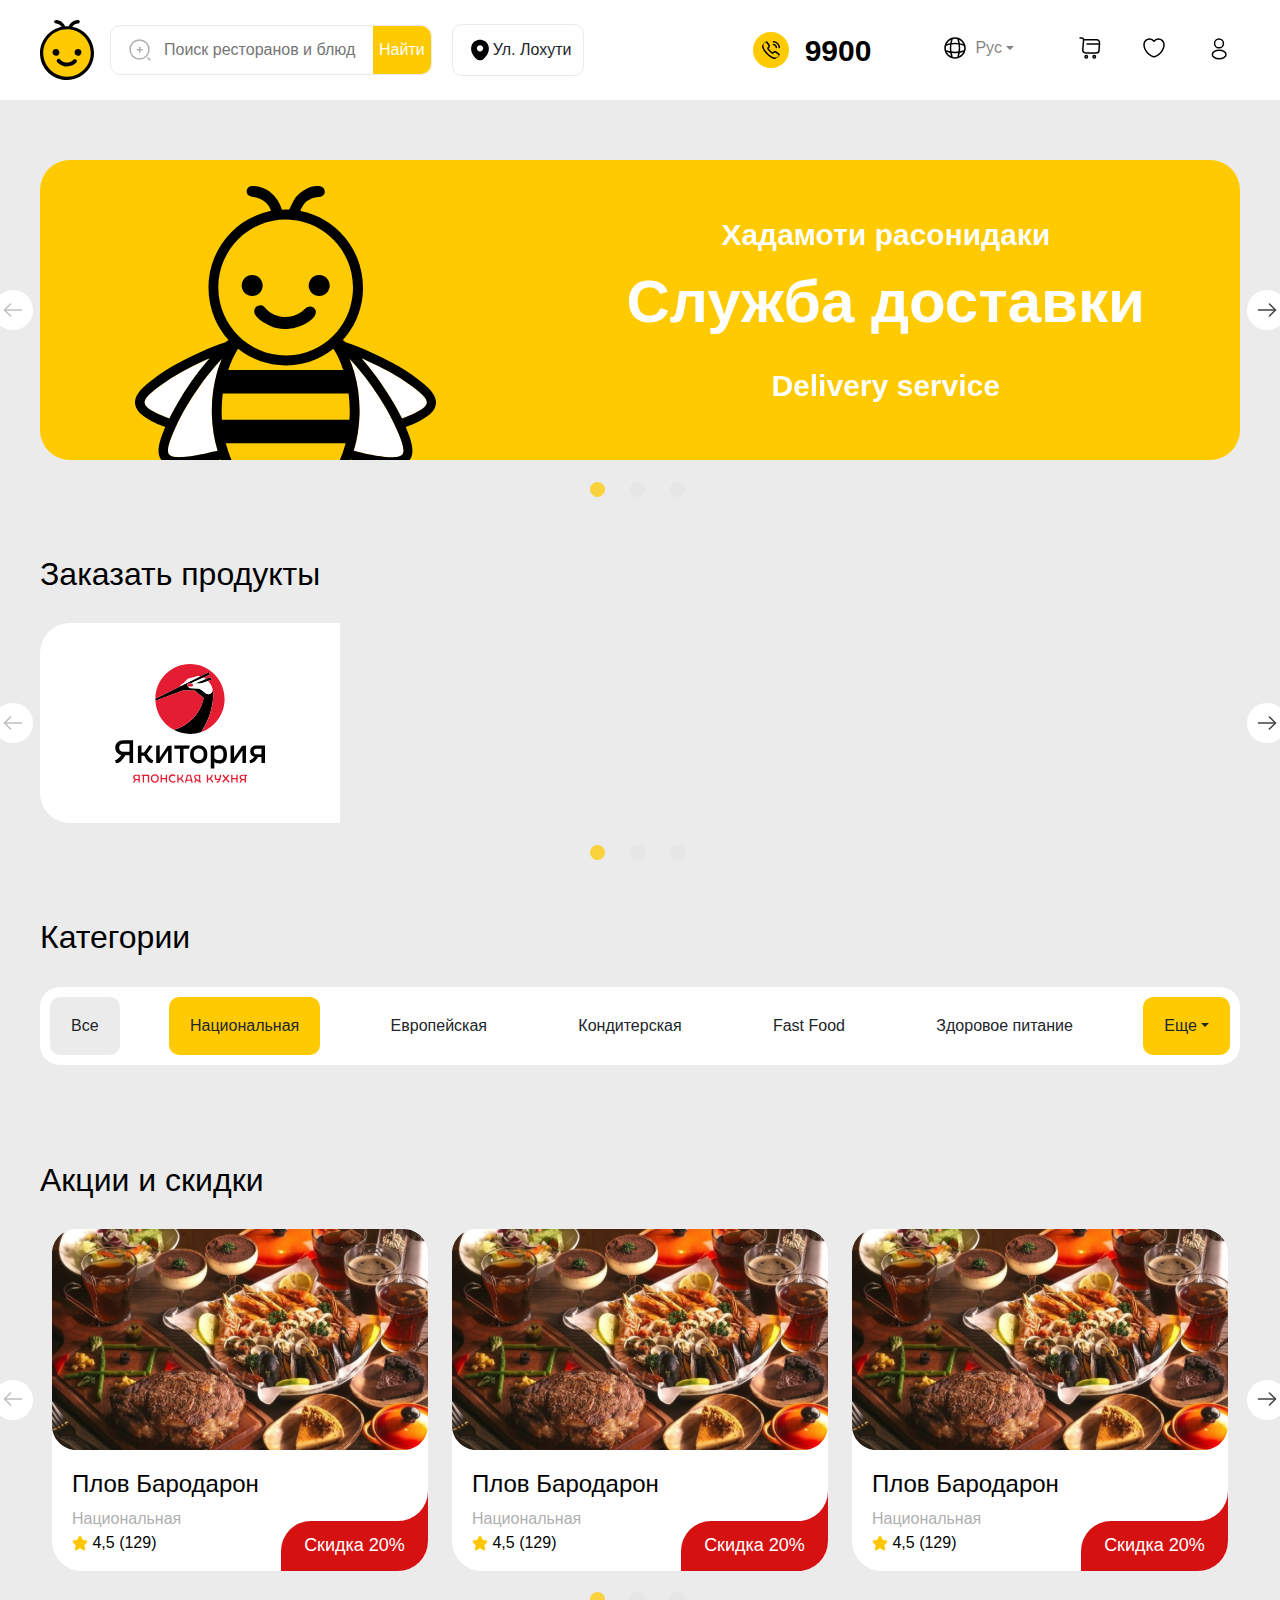
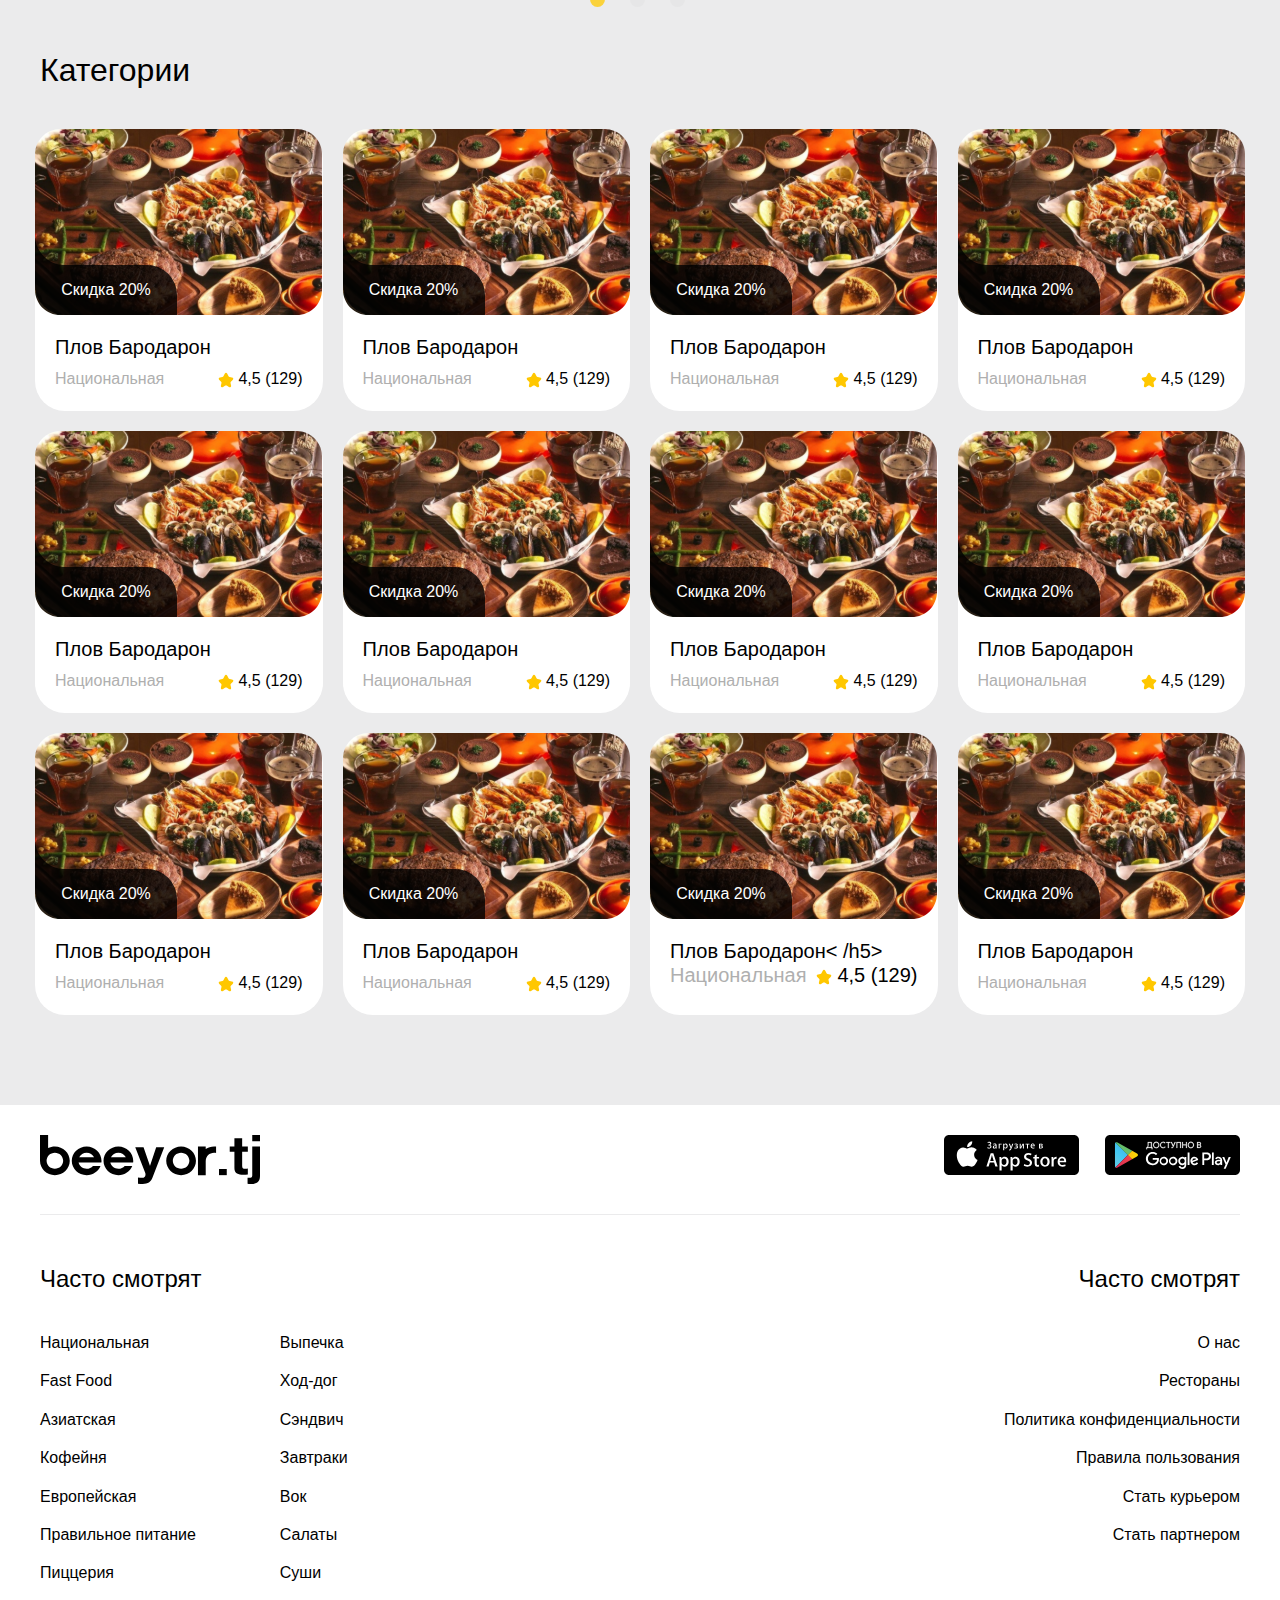
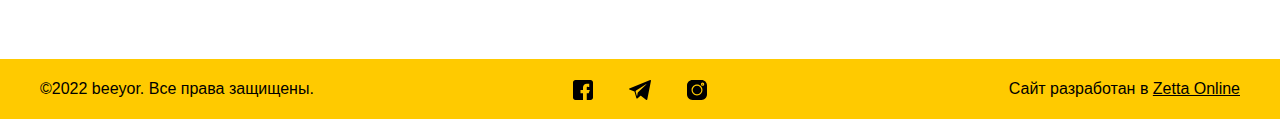
==== index.html @ dc0b68ce "Submitted to first checking" ====
<!DOCTYPE html>
<html lang="en">

<head>
  <meta charset="UTF-8">
  <meta http-equiv="X-UA-Compatible" content="IE=edge">
  <meta name="viewport" content="width=device-width, initial-scale=1.0">

  <link href="css/bootstrap.min.css" rel="stylesheet" />
  <link href="css/slick.min.css" rel="stylesheet" type="text/css" />
  <link href="css/slick-theme.css" rel="stylesheet" type="text/css" />
  <link href="css/style.css" rel="stylesheet" />
  <link href="css/media.css" rel="stylesheet" />
  <title>Beeyor</title>
</head>

<body>

  <header class="fixed-top">
    <nav class="es-main-nav navbar navbar-expand-lg navbar-light">
      <div class="container">
        <div class="es-navbar-wrapper d-flex align-items-center justify-content-between w-100">
          <div class="d-flex align-items-center">
            <a class="navbar-brand" href="#">
              <img src="img/main-nav-logo.svg" alt="Beeyor">
            </a>
            <form class="es-search-container">
              <img src="img/ic-search.svg" alt="">
              <input type="search" placeholder="Поиск ресторанов и блюд">
              <button class="es-search-btn">Найти</button>
            </form>
            <button class="btn es-nav-location my-2 my-lg-0 d-flex align-items-center" type="button"
              data-target="#restoransMapModal" data-toggle="modal">
              <img class="mr-1" src="img/ic-location.svg" alt="">
              <p class="mb-0">Ул.&nbsp;Лохути</p>
            </button>
          </div>
          <div class="d-flex">
            <div class="es-nav-number-container d-flex align-items-center">
              <img class="es-nav-number-ic mr-3" src="img/ic-phone.svg" alt="">
              <a href="tel:9900" class="es-nav-number mb-0">9900</a>
            </div>
            <ul class="navbar-nav sm-hide">
              <li class="nav-item dropdown mr-5">
                <a class="nav-link dropdown-toggle d-flex align-items-center" href="#" id="navbarDropdown" role="button"
                  data-toggle="dropdown" aria-haspopup="true" aria-expanded="false">
                  <img class="mr-2" src="img/ic-globe.svg" alt="">
                  <p class="mb-0">Рус</p>
                </a>
                <div class="dropdown-menu" aria-labelledby="navbarDropdown">
                  <a class="dropdown-item" href="#">O'zbekcha</a>
                  <a class="dropdown-item" href="#">English</a>
                </div>
              </li>
              <li class="nav-item mr-4">
                <a class="nav-link" href="restorans-page.html">
                  <span class="nav-icon">
                    <img alt="Search" src="img/ic-shopping-cart.svg">
                  </span>
                </a>
              </li>
              <li class="nav-item mr-4">
                <a class="nav-link" href="favourite.html" title="Профиль" data-target="#rateService" data-toggle="modal">
                  <span class="nav-icon">
                    <img alt="favourite" src="img/heart.svg">
                  </span>
                </a>
              </li>
              <li class="nav-item es-cart-block">
                <button class="nav-link btn" data-target="#enterProfile" data-toggle="modal" type="button">
                  <span class="nav-icon">
                    <img alt="Cart" src="img/ic-profile.svg">
                  </span>
                  <span class="badge badge-cart"></span>
                </button>
              </li>

            </ul>
          </div>
        </div>
      </div>
    </nav>
    <nav class="main-mobile-nav">
      <div class="container">
        <div class="main-mobile-nav-wrapper d-flex justify-content-between">
          <button class="btn"><img src="img/search-black.svg" alt=""></button>
          <a class="dropdown-toggle d-flex align-items-center" href="#" id="navbarDropdown" role="button"
            data-toggle="dropdown" aria-haspopup="true" aria-expanded="false">
            <img class="mr-2" src="img/ic-globe.svg" alt="">
            <p class="mb-0">Рус</p>
          </a>
          <div class="dropdown-menu" aria-labelledby="navbarDropdown">
            <a class="dropdown-item" href="#">O'zbekcha</a>
            <a class="dropdown-item" href="#">English</a>
          </div>
          <button class="btn es-nav-location d-flex align-items-center" type="button"
            data-target="#mobRestoransMapModal" data-toggle="modal">
            <img class="mr-1" src="img/ic-location.svg" alt="">
            <p class="mb-0">Ул. Лохути</p>
          </button>
        </div>
      </div>
    </nav>
  </header>

  <section>
    <div class="container">
      <div class="es-main-slider">
        <div class="es-main-slider-item">
          <img class="es-bee" src="img/bee.svg" alt="">
          <div class="es-main-slider-content">
            <p class="es-slider-small">Хадамоти расонидаки</p>
            <p class="es-slider-large">Служба доставки</p>
            <p class="es-slider-small">Delivery service</p>
          </div>
        </div>
        <div class="es-main-slider-item">
          <img class="es-bee" src="img/bee.svg" alt="">
          <div class="es-main-slider-content">
            <p class="es-slider-small">Хадамоти расонидаки</p>
            <p class="es-slider-large">Служба доставки</p>
            <p class="es-slider-small">Delivery service</p>
          </div>
        </div>
        <div class="es-main-slider-item">
          <img class="es-bee" src="img/bee.svg" alt="">
          <div class="es-main-slider-content">
            <p class="es-slider-small">Хадамоти расонидаки</p>
            <p class="es-slider-large">Служба доставки</p>
            <p class="es-slider-small">Delivery service</p>
          </div>
        </div>
      </div>
    </div>
  </section>

  <section>
    <div class="container">
      <h2 class="es-section-header">Заказать продукты</h2>
      <div class="es-second-slider">
        <div class="es-second-slider-item">
          <div class="es-slider-logo-container">
          </div>
          <div class="es-second-slider-img"></div>
        </div>
        <div class="es-second-slider-item">
          <div class="es-slider-logo-container">
          </div>
          <div class="es-second-slider-img"></div>
        </div>
        <div class="es-second-slider-item">
          <div class="es-slider-logo-container">
          </div>
          <div class="es-second-slider-img"></div>
        </div>
      </div>
    </div>
  </section>

  <section>
    <div class="container category-nav-container">
      <h2 class="es-section-header">Категории</h2>
      <div class="es-category-filter-nav">
        <ul class="es-category-nav-list d-flex list-unstyled">
          <li class="es-category-nav-item active">
            <button class="btn">Все</button>
          </li>
          <li class="es-category-nav-item item-main-bg">
            <button class="btn">Национальная</button>
          </li>
          <li class="es-category-nav-item">
            <button class="btn">Европейская</button>
          </li>
          <li class="es-category-nav-item">
            <button class="btn">Кондитерская</button>
          </li>
          <li class="es-category-nav-item">
            <button class="btn">Fast&nbsp;Food</button>
          </li>
          <li class="es-category-nav-item">
            <button class="btn">Здоровое&nbsp;питание</button>
          </li>

          <li class="es-category-nav-item es-category-show-all item-main-bg">
            <button class="btn dropdown-toggle p-0" type="button" id="dropdownMenuButton" data-toggle="dropdown"
              aria-haspopup="true" aria-expanded="false">Еще</button>
            <div class="dropdown-menu es-dropdown-menu-mt" aria-labelledby="dropdownMenuButton">
              <a class="dropdown-item first-item" href="#">Арабская</a>
              <a class="dropdown-item" href="#">Грузинская</a>
              <a class="dropdown-item" href="#">Индийская</a>
              <a class="dropdown-item" href="#">Корейская</a>
              <a class="dropdown-item" href="#">Осетинская</a>
              <a class="dropdown-item last-item" href="#">Турецкая</a>
            </div>
          </li>
          <span class="es-mob-category">
            <li class="es-category-nav-item">
              <button class="btn">Арабская</button>
            </li>
            <li class="es-category-nav-item">
              <button class="btn">Грузинская</button>
            </li>
            <li class="es-category-nav-item">
              <button class="btn">Индийская</button>
            </li>
          </span>
        </ul>
      </div>
    </div>
  </section>

  <section>
    <div class="container">
      <h2 class="es-section-header es-header-mt">Акции и скидки</h2>
      <div class="es-sale-product-slider">
        <div class="es-sale-product-slider-item">
          <div class="es-sale-product-slider-photo">
            <img class="img-fluid" src="img/sale-product.svg" alt="">
          </div>
          <div class="es-sale-product-info d-block">
            <h5 class="es-sale-product-title">Плов Бародарон</h5>
            <p class="es-product-category">Национальная</p>
            <p>
              <img src="img/ic-star.svg" alt="">
              4,5 (129)
            </p>
          </div>
          <div class="es-sale-ellips-bloks">
            <div class="es-sale-ellips-block es-sale-ellips-block-white">
              <div class="es-sale-ellips-block"></div>
            </div>
            <div class="es-sale-ellips-block es-sale-ellips-block-red">Скидка 20%</div>
          </div>
        </div>
        <div class="es-sale-product-slider-item">
          <div class="es-sale-product-slider-photo">
            <img class="img-fluid" src="img/sale-product.svg" alt="">
          </div>
          <div class="es-sale-product-info d-block">
            <h5 class="es-sale-product-title">Плов Бародарон</h5>
            <p class="es-product-category">Национальная</p>
            <p>
              <img src="img/ic-star.svg" alt="">
              4,5 (129)
            </p>
          </div>
          <div class="es-sale-ellips-bloks">
            <div class="es-sale-ellips-block es-sale-ellips-block-white">
              <div class="es-sale-ellips-block"></div>
            </div>
            <div class="es-sale-ellips-block es-sale-ellips-block-red">Скидка 20%</div>
          </div>
        </div>
        <div class="es-sale-product-slider-item">
          <div class="es-sale-product-slider-photo">
            <img class="img-fluid" src="img/sale-product.svg" alt="">
          </div>
          <div class="es-sale-product-info d-block">
            <h5 class="es-sale-product-title">Плов Бародарон</h5>
            <p class="es-product-category">Национальная</p>
            <p>
              <img src="img/ic-star.svg" alt="">
              4,5 (129)
            </p>
          </div>
          <div class="es-sale-ellips-bloks">
            <div class="es-sale-ellips-block es-sale-ellips-block-white">
              <div class="es-sale-ellips-block"></div>
            </div>
            <div class="es-sale-ellips-block es-sale-ellips-block-red">Скидка 20%</div>
          </div>
        </div>
        <div class="es-sale-product-slider-item">
          <div class="es-sale-product-slider-photo">
            <img class="img-fluid" src="img/sale-product.svg" alt="">
          </div>
          <div class="es-sale-product-info d-block">
            <h5 class="es-sale-product-title">Плов Бародарон</h5>
            <p class="es-product-category">Национальная</p>
            <p>
              <img src="img/ic-star.svg" alt="">
              4,5 (129)
            </p>
          </div>
          <div class="es-sale-ellips-bloks">
            <div class="es-sale-ellips-block es-sale-ellips-block-white">
              <div class="es-sale-ellips-block"></div>
            </div>
            <div class="es-sale-ellips-block es-sale-ellips-block-red">Скидка 20%</div>
          </div>
        </div>
        <div class="es-sale-product-slider-item">
          <div class="es-sale-product-slider-photo">
            <img class="img-fluid" src="img/sale-product.svg" alt="">
          </div>
          <div class="es-sale-product-info d-block">
            <h5 class="es-sale-product-title">Плов Бародарон</h5>
            <p class="es-product-category">Национальная</p>
            <p>
              <img src="img/ic-star.svg" alt="">
              4,5 (129)
            </p>
          </div>
          <div class="es-sale-ellips-bloks">
            <div class="es-sale-ellips-block es-sale-ellips-block-white">
              <div class="es-sale-ellips-block"></div>
            </div>
            <div class="es-sale-ellips-block es-sale-ellips-block-red">Скидка 20%</div>
          </div>
        </div>
      </div>
    </div>
  </section>

  <section class="products-list-section">
    <div class="container">
      <h2 class="es-section-header es-header-mt">Категории</h2>
      <div class="product-list row">
        <div class="es-product col-lg-3">
          <div class="es-product-wrapper">
            <div class="es-product-photo">
              <img class="img-fluid" src="img/product.svg" alt="">
              <div class="es-ellips-bloks">
                <div class="es-ellips-block es-ellips-block-transparent">
                  <div class="es-ellips-block"></div>
                </div>
                <div class="es-ellips-block es-ellips-block-gray">Скидка 20%</div>
              </div>
            </div>
            <div class="es-product-info d-block">
              <h5 class="es-product-title">Плов Бародарон</h5>
              <div class="d-flex justify-content-between">
                <p class="es-product-category">Национальная</p>
                <div>
                  <img src="img/ic-star.svg" alt="">
                  <span>4,5 (129)</span>
                </div>
              </div>
            </div>
          </div>
        </div>
        <div class="es-product col-lg-3">
          <div class="es-product-wrapper">
            <div class="es-product-photo">
              <img class="img-fluid" src="img/product.svg" alt="">
              <div class="es-ellips-bloks">
                <div class="es-ellips-block es-ellips-block-transparent">
                  <div class="es-ellips-block"></div>
                </div>
                <div class="es-ellips-block es-ellips-block-gray">Скидка 20%</div>
              </div>
            </div>
            <div class="es-product-info d-block">
              <h5 class="es-product-title">Плов Бародарон</h5>
              <div class="d-flex justify-content-between">
                <p class="es-product-category">Национальная</p>
                <div>
                  <img src="img/ic-star.svg" alt="">
                  <span>4,5 (129)</span>
                </div>
              </div>
            </div>
          </div>
        </div>
        <div class="es-product col-lg-3">
          <div class="es-product-wrapper">
            <div class="es-product-photo">
              <img class="img-fluid" src="img/product.svg" alt="">
              <div class="es-ellips-bloks">
                <div class="es-ellips-block es-ellips-block-transparent">
                  <div class="es-ellips-block"></div>
                </div>
                <div class="es-ellips-block es-ellips-block-gray">Скидка 20%</div>
              </div>
            </div>
            <div class="es-product-info d-block">
              <h5 class="es-product-title">Плов Бародарон</h5>
              <div class="d-flex justify-content-between">
                <p class="es-product-category">Национальная</p>
                <div>
                  <img src="img/ic-star.svg" alt="">
                  <span>4,5 (129)</span>
                </div>
              </div>
            </div>
          </div>
        </div>
        <div class="es-product col-lg-3">
          <div class="es-product-wrapper">
            <div class="es-product-photo">
              <img class="img-fluid" src="img/product.svg" alt="">
              <div class="es-ellips-bloks">
                <div class="es-ellips-block es-ellips-block-transparent">
                  <div class="es-ellips-block"></div>
                </div>
                <div class="es-ellips-block es-ellips-block-gray">Скидка 20%</div>
              </div>
            </div>
            <div class="es-product-info d-block">
              <h5 class="es-product-title">Плов Бародарон</h5>
              <div class="d-flex justify-content-between">
                <p class="es-product-category">Национальная</p>
                <div>
                  <img src="img/ic-star.svg" alt="">
                  <span>4,5 (129)</span>
                </div>
              </div>
            </div>
          </div>
        </div>
        <div class="es-product col-lg-3">
          <div class="es-product-wrapper">
            <div class="es-product-photo">
              <img class="img-fluid" src="img/product.svg" alt="">
              <div class="es-ellips-bloks">
                <div class="es-ellips-block es-ellips-block-transparent">
                  <div class="es-ellips-block"></div>
                </div>
                <div class="es-ellips-block es-ellips-block-gray">Скидка 20%</div>
              </div>
            </div>
            <div class="es-product-info d-block">
              <h5 class="es-product-title">Плов Бародарон</h5>
              <div class="d-flex justify-content-between">
                <p class="es-product-category">Национальная</p>
                <div>
                  <img src="img/ic-star.svg" alt="">
                  <span>4,5 (129)</span>
                </div>
              </div>
            </div>
          </div>
        </div>
        <div class="es-product col-lg-3">
          <div class="es-product-wrapper">
            <div class="es-product-photo">
              <img class="img-fluid" src="img/product.svg" alt="">
              <div class="es-ellips-bloks">
                <div class="es-ellips-block es-ellips-block-transparent">
                  <div class="es-ellips-block"></div>
                </div>
                <div class="es-ellips-block es-ellips-block-gray">Скидка 20%</div>
              </div>
            </div>
            <div class="es-product-info d-block">
              <h5 class="es-product-title">Плов Бародарон</h5>
              <div class="d-flex justify-content-between">
                <p class="es-product-category">Национальная</p>
                <div>
                  <img src="img/ic-star.svg" alt="">
                  <span>4,5 (129)</span>
                </div>
              </div>
            </div>
          </div>
        </div>
        <div class="es-product col-lg-3">
          <div class="es-product-wrapper">
            <div class="es-product-photo">
              <img class="img-fluid" src="img/product.svg" alt="">
              <div class="es-ellips-bloks">
                <div class="es-ellips-block es-ellips-block-transparent">
                  <div class="es-ellips-block"></div>
                </div>
                <div class="es-ellips-block es-ellips-block-gray">Скидка 20%</div>
              </div>
            </div>
            <div class="es-product-info d-block">
              <h5 class="es-product-title">Плов Бародарон</h5>
              <div class="d-flex justify-content-between">
                <p class="es-product-category">Национальная</p>
                <div>
                  <img src="img/ic-star.svg" alt="">
                  <span>4,5 (129)</span>
                </div>
              </div>
            </div>
          </div>
        </div>
        <div class="es-product col-lg-3">
          <div class="es-product-wrapper">
            <div class="es-product-photo">
              <img class="img-fluid" src="img/product.svg" alt="">
              <div class="es-ellips-bloks">
                <div class="es-ellips-block es-ellips-block-transparent">
                  <div class="es-ellips-block"></div>
                </div>
                <div class="es-ellips-block es-ellips-block-gray">Скидка 20%</div>
              </div>
            </div>
            <div class="es-product-info d-block">
              <h5 class="es-product-title">Плов Бародарон</h5>
              <div class="d-flex justify-content-between">
                <p class="es-product-category">Национальная</p>
                <div>
                  <img src="img/ic-star.svg" alt="">
                  <span>4,5 (129)</span>
                </div>
              </div>
            </div>
          </div>
        </div>
        <div class="es-product col-lg-3">
          <div class="es-product-wrapper">
            <div class="es-product-photo">
              <img class="img-fluid" src="img/product.svg" alt="">
              <div class="es-ellips-bloks">
                <div class="es-ellips-block es-ellips-block-transparent">
                  <div class="es-ellips-block"></div>
                </div>
                <div class="es-ellips-block es-ellips-block-gray">Скидка 20%</div>
              </div>
            </div>
            <div class="es-product-info d-block">
              <h5 class="es-product-title">Плов Бародарон</h5>
              <div class="d-flex justify-content-between">
                <p class="es-product-category">Национальная</p>
                <div>
                  <img src="img/ic-star.svg" alt="">
                  <span>4,5 (129)</span>
                </div>
              </div>
            </div>
          </div>
        </div>
        <div class="es-product col-lg-3">
          <div class="es-product-wrapper">
            <div class="es-product-photo">
              <img class="img-fluid" src="img/product.svg" alt="">
              <div class="es-ellips-bloks">
                <div class="es-ellips-block es-ellips-block-transparent">
                  <div class="es-ellips-block"></div>
                </div>
                <div class="es-ellips-block es-ellips-block-gray">Скидка 20%</div>
              </div>
            </div>
            <div class="es-product-info d-block">
              <h5 class="es-product-title">Плов Бародарон</h5>
              <div class="d-flex justify-content-between">
                <p class="es-product-category">Национальная</p>
                <div>
                  <img src="img/ic-star.svg" alt="">
                  <span>4,5 (129)</span>
                </div>
              </div>
            </div>
          </div>
        </div>
        <div class="es-product col-lg-3">
          <div class="es-product-wrapper">
            <div class="es-product-photo">
              <img class="img-fluid" src="img/product.svg" alt="">
              <div class="es-ellips-bloks">
                <div class="es-ellips-block es-ellips-block-transparent">
                  <div class="es-ellips-block"></div>
                </div>
                <div class="es-ellips-block es-ellips-block-gray">Скидка 20%</div>
              </div>
            </div>
            <div class="es-product-info d-block">
              <h5 class="es-product-title">Плов Бародарон< <!-- ModaModall -->
                  <div class="modal fade" id="registrationModal" tabindex="-1" role="dialog"
                    aria-labelledby="registrationModalTitle" aria-hidden="true">
                    <div class="modal-dialog modal-dialog-centered" role="document">
                      <div class="modal-content es-modal-content-container">
                        <div class="es-modal-header modal-header position-relative">
                          <img src="img/footer-logo.svg" alt="">
                          <button type="button" class="close modal-close-btn" data-dismiss="modal" aria-label="Close">
                            <img src="img/exit.svg" alt="">
                          </button>
                        </div>
                        <div class="modal-body">
                          <div class="position-relative es-modal-input-container">
                            <input type="text" class="es-modal-indput" placeholder="Ваше имя">
                            <img class="position-absolute modal-ic" src="img/modal-profile.svg" alt="">
                          </div>
                          <div class="position-relative es-modal-input-container">
                            <input type="text" class="es-modal-indput" placeholder="Дата рождения">
                            <img class="position-absolute modal-ic" src="img/calendar.svg" alt="">
                          </div>
                          <div class="position-relative es-modal-input-container">
                            <input type="text" class="es-modal-indput" placeholder="+992 __ __ __ __">
                            <img class="position-absolute modal-ic" src="img/call-calling.svg" alt="">
                          </div>
                          <div class="position-relative es-modal-input-container">
                            <input type="text" class="es-modal-indput" placeholder="Введите код">
                            <img class="position-absolute modal-ic" src="img/security.svg" alt="">
                          </div>
                        </div>
                        <div class="modal-footer">
                          <button type="button" class="btn modal-footer-btn"
                            data-dismiss="modal">Зарегистрироваться</button>
                        </div>
                      </div>
                    </div>
                  </div>

                  <div class="modal fade" id="enterProfile" tabindex="-1" role="dialog"
                    aria-labelledby="enterProfileTitle" aria-hidden="true">
                    <div class="modal-dialog modal-dialog-centered" role="document">
                      <div class="modal-content es-modal-content-container">
                        <div class="es-modal-header modal-header position-relative">
                          <img src="img/footer-logo.svg" alt="">
                          <button type="button" class="close modal-close-btn" data-dismiss="modal" aria-label="Close">
                            <img src="img/exit.svg" alt="">
                          </button>
                        </div>
                        <div class="modal-body">
                          <div class="position-relative es-modal-input-container">
                            <input type="text" class="es-modal-indput" placeholder="+992 __ __ __ __">
                            <img class="position-absolute modal-ic" src="img/call-calling.svg" alt="">
                          </div>
                          <div class="position-relative es-modal-input-container">
                            <input type="text" class="es-modal-indput" placeholder="Введите код">
                            <img class="position-absolute modal-ic" src="img/security.svg" alt="">
                          </div>
                        </div>
                        <div class="modal-footer">
                          <button type="button" class="btn modal-footer-btn" data-dismiss="modal">Далее</button>
                        </div>
                      </div>
                    </div>
                  </div>

                  <!-- Product view Modal -->
                  <div class="modal fade" id="productView" tabindex="-1" aria-labelledby="productView"
                    aria-hidden="true">
                    <div class="modal-dialog modal-lg">
                      <div class="modal-content modal-dialog-scrollable">
                        <div
                          class="es-product-view-modal-header position-relative d-flex justify-content-between align-items-center">
                          <h3 class="es-sub-header es-produt-header m-0">
                            Гункан спайси эби
                          </h3>
                          <button class="btn es-product-modal-exit-btn position-absolute" data-dismiss="modal"><img
                              src="img/exit.svg" alt=""></button>
                          <img class="es-produt-header" src="img/empty-heart.svg" alt="">
                        </div>
                        <div class="es-product-view-modal-body">
                          <div class="modal-product-info-container">
                            <h4 class="modal-info-header es-font-medium">Описание:</h4>
                            <p class="modal-product-desc">
                              Безусловно, понимание сути ресурсосберегающих технологий создаёт предпосылки для
                              своевременного выполнения сверхзадачи. Равным образом, базовый вектор развития говорит о
                              возможностях дальнейших направлений развития.
                            </p>
                          </div>
                          <div class="modal-product-type-container">
                            <h4 class="modal-info-header es-font-medium">Дополнительно:</h4>
                            <div class="modal-product-types">
                              <div class="row">
                                <div class="col-6">
                                  <div class="input-container es-ptb-15">
                                    <input class="input-radio" type="radio" name="addition" id="first-radio">
                                    <label for="first-radio">Палочки 1шт <span class="gray-text">+ (0.00
                                        сом)</span></label>
                                  </div>
                                  <div class="input-container es-ptb-15">
                                    <input class="input-radio" type="radio" name="addition" id="second-radio" checked>
                                    <label for="second-radio">Васаби <span class="gray-text">+ (5.00
                                        сом)</span></label>
                                  </div>
                                  <div class="input-container es-ptb-15">
                                    <input class="input-radio" type="radio" name="addition" id="third-radio" checked>
                                    <label for="third-radio">Васаби <span class="gray-text">+ (5.00
                                        сом)</span></label>
                                  </div>
                                </div>
                                <div class="col-6">
                                  <div class="input-container es-ptb-15">
                                    <input class="input-radio" type="radio" name="addition" id="fourth-radio">
                                    <label for="fourth-radio">Соевый соус <span class="gray-text">+ (7.00
                                        сом)</span></label>
                                  </div>
                                  <div class="input-container es-ptb-15">
                                    <input class="input-radio" type="radio" name="addition" id="fifth-radio" checked>
                                    <label for="fifth-radio">Имбирь <span class="gray-text">+ (5.00
                                        сом)</span></label>
                                  </div>
                                  <div class="input-container es-ptb-15">
                                    <input class="input-radio" type="radio" name="addition" id="sixth-radio" checked>
                                    <label for="sixth-radio">Имбирь <span class="gray-text">+ (5.00
                                        сом)</span></label>
                                  </div>
                                </div>
                              </div>
                            </div>
                          </div>
                        </div>
                        <div class="modal-footer product-modal-footer">
                          <div class="product-modal-total">
                            <span class="modal-sum-title">Сумма:</span>
                            <span>15.00 сом</span>
                          </div>
                          <div class="product-modal-btns">
                            <div class="aside-qty-btns d-flex align-items-center">
                              <button class="btn es-decrement">-</button>
                              <span>1</span>
                              <button class="btn es-increment">+</button>
                            </div>
                            <button class="modal-product-add-btn btn">Добавить</button>
                          </div>
                        </div>
                      </div>
                    </div>
                  </div>

                  <div class="modal fade" id="phoneNumber" tabindex="-1" role="dialog"
                    aria-labelledby="phoneNumberTitle" aria-hidden="true">
                    <div class="modal-dialog modal-dialog-centered" role="document">
                      <div class="modal-content es-modal-content-container">
                        <div class="es-modal-header modal-header position-relative">
                          <img src="img/footer-logo.svg" alt="">
                          <button type="button" class="close modal-close-btn" data-dismiss="modal" aria-label="Close">
                            <img src="img/exit.svg" alt="">
                          </button>
                        </div>
                        <div class="modal-body">
                          <div class="position-relative es-modal-input-container">
                            <input type="text" class="es-modal-indput" placeholder="+992 __ __ __ __">
                            <img class="position-absolute modal-ic" src="img/call-calling.svg" alt="">
                          </div>
                        </div>
                        <div class="modal-footer">
                          <button type="button" class="btn modal-footer-btn" data-dismiss="modal">Close</button>
                        </div>
                      </div>
                    </div>
                  </div>

                  <div class="modal fade" id="restoransMapModal" tabindex="-1" role="dialog"
                    aria-labelledby="restoransMapModalTitle" aria-hidden="true">
                    <div class="modal-dialog modal-xl">
                      <div class="modal-content es-modal-content-container w-100">
                        <div class="modal-header d-flex flex-column pb-0">
                          <h3 class="es-sub-header m-0 mb-2">
                            Гункан спайси эби
                          </h3>
                          <p class="mb-0">Укажите на карте или выберите вручную</p>
                          <button class="btn es-product-modal-exit-btn position-absolute" data-dismiss="modal">
                            <img src="img/exit.svg" alt="">
                          </button>
                        </div>
                        <div class="modal-body">
                          <div class="es-ptb-30">
                            <form class="es-search-container w-100">
                              <img src="img/ic-search.svg" alt="">
                              <input type="search" placeholder="Поиск ресторанов и блюд">
                              <button class="es-search-btn">Найти</button>
                            </form>
                          </div>
                          <div style="width: 100%"><iframe style="border-radius: 10px" width="100%" height="374"
                              frameborder="0" scrolling="no" marginheight="0" marginwidth="0"
                              src="https://maps.google.com/maps?width=860&amp;height=300&amp;hl=en&amp;q=tashkent+(My%20Business%20Name)&amp;t=&amp;z=14&amp;ie=UTF8&amp;iwloc=B&amp;output=embed"><a
                                href="https://www.maps.ie/distance-area-calculator.html">distance maps</a></iframe>
                          </div>
                        </div>
                      </div>
                    </div>
                  </div>

                  <div class="modal fade" id="mobRestoransMapModal" tabindex="-1" role="dialog"
                    aria-labelledby="mobRestoransMapModalTitle" aria-hidden="true">
                    <div class="modal-dialog m-0">
                      <div class="modal-content mob-modal-content-container w-100">
                        <div class="modal-body p-0 overflow-hidden">
                          <button type="button" class="mob-map-exit-btn btn" data-dismiss="modal" aria-label="Close">
                            <img src="img/exit-black.svg" alt="">
                          </button>
                          <div style="width: 100%; height: 100%"><iframe width="100%" height="100%" frameborder="0"
                              scrolling="no" marginheight="0" marginwidth="0"
                              src="https://maps.google.com/maps?width=860&amp;height=300&amp;hl=en&amp;q=tashkent+(My%20Business%20Name)&amp;t=&amp;z=14&amp;ie=UTF8&amp;iwloc=B&amp;output=embed"><a
                                href="https://www.maps.ie/distance-area-calculator.html">distance maps</a></iframe>
                          </div>
                          <button class="btn map-location-btn">
                            <img src="img/ic-location.svg" alt="">
                          </button>
                          <div class="mob-map-modal-btns">
                            <button class="btn mob-map-btn map-main-bg">Вручную</button>
                            <button class="btn mob-map-btn map-main-color">Подтвердить</button>
                          </div>
                        </div>
                      </div>
                    </div>
                  </div>

                  <div class="modal fade" id="rateService" tabindex="-1" aria-labelledby="rateServiceLabel"
                    aria-hidden="true">
                    <div class="modal-dialog modal-dialog-centered">
                      <div class="modal-content es-modal-content-container">
                        <div class="modal-body es-ptb-78 es-plr-120 rating-container position-relative">
                          <button class="btn es-product-modal-exit-btn position-absolute" data-dismiss="modal">
                            <img src="img/exit.svg" alt="">
                          </button>
                          <h3 class="es-sub-header text-center mb-2">Оцените качество сервиса?</h3>
                          <p class="text-center mb-0">Нам важно узнать Ваше мнение. Это поможет нам <br>
                            в дальнейшем развитии!</p>
                          <div class="es-rating-buttons">
                            <button class="btn es-rating-btn like-btn"><img src="img/like-white.svg" alt=""></button>
                            <button class="btn es-rating-btn dislike-btn"><img src="img/dislike.svg" alt=""></button>
                          </div>
                          <button class="btn es-rating-result">Отправить</button>
                        </div>
                      </div>
                    </div>
                  </div>

                  <!-- Modal -->
                  <div class="modal fade" id="restourantInfoModal" tabindex="-1"
                    aria-labelledby="restourantInfoModalLabel" aria-hidden="true">
                    <div class="modal-dialog">
                      <div class="modal-content mob-animate-bottom animate-bottom">
                        <div class="modal-header">
                          <h3 class="es-banner-info-header">Якитория</h3>
                          <button type="button" class="close" data-dismiss="modal" aria-label="Close">
                            <img class="close-img" src="img/exit-black.svg" alt="">
                          </button>
                        </div>
                        <div class="modal-body">
                          <div>

                            <p class="banner-dropdown-desc">
                              Сеть культовых ресторанов авторской японской кухни…
                            </p>
                            <div class="banner-dropdown-row">
                              <span class="property">Адрес:</span>&nbsp;&nbsp;&nbsp;
                              <span class="value">Н.Махсум 77/5 А</span>
                            </div>
                            <div class="banner-dropdown-row">
                              <span class="property">Доставка:</span>&nbsp;&nbsp;&nbsp;
                              <span class="value">от 5 сом</span>
                            </div>
                            <div class="banner-dropdown-row">
                              <span class="property">Мин. заказ:</span>&nbsp;&nbsp;&nbsp;
                              <span class="value">от 30 сом</span>
                            </div>
                            <div class="banner-dropdown-row border-0">
                              <span class="property">Режим работы:</span>&nbsp;&nbsp;&nbsp;
                              <span class="value">с 8:00 до 22:00</span>
                            </div>
                          </div>
                        </div>
                      </div>
                    </div>
                  </div>
                  /h5>
                  <div class="d-flex justify-content-between">
                    <p class="es-product-category">Национальная</p>
                    <div>
                      <img src="img/ic-star.svg" alt="">
                      <span>4,5 (129)</span>
                    </div>
                  </div>
            </div>
          </div>
        </div>
        <div class="es-product col-lg-3">
          <div class="es-product-wrapper">
            <div class="es-product-photo">
              <img class="img-fluid" src="img/product.svg" alt="">
              <div class="es-ellips-bloks">
                <div class="es-ellips-block es-ellips-block-transparent">
                  <div class="es-ellips-block"></div>
                </div>
                <div class="es-ellips-block es-ellips-block-gray">Скидка 20%</div>
              </div>
            </div>
            <div class="es-product-info d-block">
              <h5 class="es-product-title">Плов Бародарон</h5>
              <div class="d-flex justify-content-between">
                <p class="es-product-category">Национальная</p>
                <div>
                  <img src="img/ic-star.svg" alt="">
                  <span>4,5 (129)</span>
                </div>
              </div>
            </div>
          </div>
        </div>
      </div>
    </div>
  </section>

  <footer class="main-footer w-100">
    <div class="container">
      <div class="footer-logo-container">
        <div class="footer-logo">
          <img src="img/footer-logo.svg" alt="">
        </div>
        <div class="app-download-container">
          <img class="app-store-img" src="img/app-store.svg" alt="">
          <img src="img/play-market.svg" alt="">
        </div>
      </div>
      <div class="footer-main-part flex-wrap">
        <div class="es-footer-part">
          <h4 class="es-sub-header">Часто смотрят</h4>
          <div class="footer-lists-container">
            <ul class="footer-list list-unstyled footer-list-mr">
              <li class="footer-list-item"><a href="#">Национальная</a></li>
              <li class="footer-list-item"><a href="#">Fast Food</a></li>
              <li class="footer-list-item"><a href="#">Азиатская</a></li>
              <li class="footer-list-item"><a href="#">Кофейня</a></li>
              <li class="footer-list-item"><a href="#">Европейская</a></li>
              <li class="footer-list-item"><a href="#">Правильное питание</a></li>
              <li class="footer-list-item"><a href="#">Пиццерия</a></li>
            </ul>
            <ul class="footer-list list-unstyled">
              <li class="footer-list-item"><a href="#">Выпечка</a></li>
              <li class="footer-list-item"><a href="#">Ход-дог</a></li>
              <li class="footer-list-item"><a href="#">Сэндвич</a></li>
              <li class="footer-list-item"><a href="#">Завтраки</a></li>
              <li class="footer-list-item"><a href="#">Вок</a></li>
              <li class="footer-list-item"><a href="#">Салаты</a></li>
              <li class="footer-list-item"><a href="#">Суши</a></li>
            </ul>
          </div>
        </div>
        <div class="es-footer-part">
          <h4 class="es-sub-header text-right">Часто смотрят</h4>
          <ul class="footer-list list-unstyled text-right">
            <li class="footer-list-item"><a href="about.html">О нас</a></li>
            <li class="footer-list-item"><a href="info-restorans.html">Рестораны</a></li>
            <li class="footer-list-item"><a href="privacy-policy.html">Политика конфиденциальности</a></li>
            <li class="footer-list-item"><a href="terms-of-use.html">Правила пользования</a></li>
            <li class="footer-list-item"><a href="carrier.html">Стать курьером</a></li>
            <li class="footer-list-item"><a href="coworking.html">Стать партнером</a></li>
          </ul>
        </div>
      </div>
    </div>
  </footer>
  <footer class="second-footer">
    <div class="container">
      <div class="second-footer-wrapper row w-100 d-flex justify-content-between m-0">
        <div class="second-footer-row col-lg-5 p-lg-0">©2022 beeyor. Все права защищены.</div>
        <div class="second-footer-row footer-media col-lg-2 d-flex justify-content-around">
          <a href="#"><img src="img/ic-facebook.svg" alt=""></a>
          <a href="#"><img src="img/ic-telegram.svg" alt=""></a>
          <a href="#"><img src="img/ic-instagram.svg" alt=""></a>
        </div>
        <div class="second-footer-row col-lg-5 p-lg-0 text-right">
          <span>Сайт разработан в</span> <a href="#"><u>Zetta Online</u></a>
        </div>
      </div>
    </div>
  </footer>
  <nav class="mob-fixed-bottom-nav position-fixed w-100">
    <div class="container">
      <div class="mob-fixed-nav d-flex justify-content-between">
        <a class="d-flex flex-column align-items-center" href="#">
          <img src="img/home-2.svg" alt="">
          <p class="m-0">Главная</p>
        </a>
        <a class="d-flex flex-column align-items-center" href="#">
          <img src="img/ic-shopping-cart.svg" alt="">
          <p class="m-0">Корзина</p>
        </a>
        <a class="d-flex flex-column align-items-center" href="#">
          <img src="img/heart.svg" alt="">
          <p class="m-0">Избранное</p>
        </a>
        <a class="d-flex flex-column align-items-center" href="#">
          <img src="img/ic-profile.svg" alt="">
          <p class="m-0">Аккаунт</p>
        </a>
      </div>
    </div>
  </nav>

  <a href="#top" id="back-top">
    <img alt="To Top" src="img/ic_top.svg" />
  </a>


  <!-- ModaModall -->
  <div class="modal fade" id="registrationModal" tabindex="-1" role="dialog" aria-labelledby="registrationModalTitle"
    aria-hidden="true">
    <div class="modal-dialog modal-dialog-centered" role="document">
      <div class="modal-content es-modal-content-container">
        <div class="es-modal-header modal-header position-relative">
          <img src="img/footer-logo.svg" alt="">
          <button type="button" class="close modal-close-btn" data-dismiss="modal" aria-label="Close">
            <img src="img/exit.svg" alt="">
          </button>
        </div>
        <div class="modal-body">
          <div class="position-relative es-modal-input-container">
            <input type="text" class="es-modal-indput" placeholder="Ваше имя">
            <img class="position-absolute modal-ic" src="img/modal-profile.svg" alt="">
          </div>
          <div class="position-relative es-modal-input-container">
            <input type="text" class="es-modal-indput" placeholder="Дата рождения">
            <img class="position-absolute modal-ic" src="img/calendar.svg" alt="">
          </div>
          <div class="position-relative es-modal-input-container">
            <input type="text" class="es-modal-indput" placeholder="+992 __ __ __ __">
            <img class="position-absolute modal-ic" src="img/call-calling.svg" alt="">
          </div>
          <div class="position-relative es-modal-input-container">
            <input type="text" class="es-modal-indput" placeholder="Введите код">
            <img class="position-absolute modal-ic" src="img/security.svg" alt="">
          </div>
        </div>
        <div class="modal-footer">
          <button type="button" class="btn modal-footer-btn" data-dismiss="modal">Зарегистрироваться</button>
        </div>
      </div>
    </div>
  </div>

  <div class="modal fade" id="enterProfile" tabindex="-1" role="dialog" aria-labelledby="enterProfileTitle"
    aria-hidden="true">
    <div class="modal-dialog modal-dialog-centered" role="document">
      <div class="modal-content es-modal-content-container">
        <div class="es-modal-header modal-header position-relative">
          <img src="img/footer-logo.svg" alt="">
          <button type="button" class="close modal-close-btn" data-dismiss="modal" aria-label="Close">
            <img src="img/exit.svg" alt="">
          </button>
        </div>
        <div class="modal-body">
          <div class="position-relative es-modal-input-container">
            <input type="text" class="es-modal-indput" placeholder="+992 __ __ __ __">
            <img class="position-absolute modal-ic" src="img/call-calling.svg" alt="">
          </div>
          <div class="position-relative es-modal-input-container">
            <input type="text" class="es-modal-indput" placeholder="Введите код">
            <img class="position-absolute modal-ic" src="img/security.svg" alt="">
          </div>
        </div>
        <div class="modal-footer">
          <button type="button" class="btn modal-footer-btn" data-dismiss="modal">Далее</button>
        </div>
      </div>
    </div>
  </div>

  <!-- Product view Modal -->
  <div class="modal fade" id="productView" tabindex="-1" aria-labelledby="productView" aria-hidden="true">
    <div class="modal-dialog modal-lg">
      <div class="modal-content modal-dialog-scrollable">
        <div class="es-product-view-modal-header position-relative d-flex justify-content-between align-items-center">
          <h3 class="es-sub-header es-produt-header m-0">
            Гункан спайси эби
          </h3>
          <button class="btn es-product-modal-exit-btn position-absolute" data-dismiss="modal"><img src="img/exit.svg"
              alt=""></button>
          <img class="es-produt-header" src="img/empty-heart.svg" alt="">
        </div>
        <div class="es-product-view-modal-body">
          <div class="modal-product-info-container">
            <h4 class="modal-info-header es-font-medium">Описание:</h4>
            <p class="modal-product-desc">
              Безусловно, понимание сути ресурсосберегающих технологий создаёт предпосылки для
              своевременного выполнения сверхзадачи. Равным образом, базовый вектор развития говорит о
              возможностях дальнейших направлений развития.
            </p>
          </div>
          <div class="modal-product-type-container">
            <h4 class="modal-info-header es-font-medium">Дополнительно:</h4>
            <div class="modal-product-types">
              <div class="row">
                <div class="col-6">
                  <div class="input-container es-ptb-15">
                    <input class="input-radio" type="radio" name="addition" id="first-radio">
                    <label for="first-radio">Палочки 1шт <span class="gray-text">+ (0.00
                        сом)</span></label>
                  </div>
                  <div class="input-container es-ptb-15">
                    <input class="input-radio" type="radio" name="addition" id="second-radio" checked>
                    <label for="second-radio">Васаби <span class="gray-text">+ (5.00
                        сом)</span></label>
                  </div>
                  <div class="input-container es-ptb-15">
                    <input class="input-radio" type="radio" name="addition" id="third-radio" checked>
                    <label for="third-radio">Васаби <span class="gray-text">+ (5.00
                        сом)</span></label>
                  </div>
                </div>
                <div class="col-6">
                  <div class="input-container es-ptb-15">
                    <input class="input-radio" type="radio" name="addition" id="fourth-radio">
                    <label for="fourth-radio">Соевый соус <span class="gray-text">+ (7.00
                        сом)</span></label>
                  </div>
                  <div class="input-container es-ptb-15">
                    <input class="input-radio" type="radio" name="addition" id="fifth-radio" checked>
                    <label for="fifth-radio">Имбирь <span class="gray-text">+ (5.00
                        сом)</span></label>
                  </div>
                  <div class="input-container es-ptb-15">
                    <input class="input-radio" type="radio" name="addition" id="sixth-radio" checked>
                    <label for="sixth-radio">Имбирь <span class="gray-text">+ (5.00
                        сом)</span></label>
                  </div>
                </div>
              </div>
            </div>
          </div>
        </div>
        <div class="modal-footer product-modal-footer">
          <div class="product-modal-total">
            <span class="modal-sum-title">Сумма:</span>
            <span>15.00 сом</span>
          </div>
          <div class="product-modal-btns">
            <div class="aside-qty-btns d-flex align-items-center">
              <button class="btn es-decrement">-</button>
              <span>1</span>
              <button class="btn es-increment">+</button>
            </div>
            <button class="modal-product-add-btn btn">Добавить</button>
          </div>
        </div>
      </div>
    </div>
  </div>

  <div class="modal fade" id="phoneNumber" tabindex="-1" role="dialog" aria-labelledby="phoneNumberTitle"
    aria-hidden="true">
    <div class="modal-dialog modal-dialog-centered" role="document">
      <div class="modal-content es-modal-content-container">
        <div class="es-modal-header modal-header position-relative">
          <img src="img/footer-logo.svg" alt="">
          <button type="button" class="close modal-close-btn" data-dismiss="modal" aria-label="Close">
            <img src="img/exit.svg" alt="">
          </button>
        </div>
        <div class="modal-body">
          <div class="position-relative es-modal-input-container">
            <input type="text" class="es-modal-indput" placeholder="+992 __ __ __ __">
            <img class="position-absolute modal-ic" src="img/call-calling.svg" alt="">
          </div>
        </div>
        <div class="modal-footer">
          <button type="button" class="btn modal-footer-btn" data-dismiss="modal">Close</button>
        </div>
      </div>
    </div>
  </div>

  <div class="modal fade" id="restoransMapModal" tabindex="-1" role="dialog" aria-labelledby="restoransMapModalTitle"
    aria-hidden="true">
    <div class="modal-dialog modal-xl">
      <div class="modal-content es-modal-content-container w-100">
        <div class="modal-header d-flex flex-column pb-0">
          <h3 class="es-sub-header m-0 mb-2">
            Гункан спайси эби
          </h3>
          <p class="mb-0">Укажите на карте или выберите вручную</p>
          <button class="btn es-product-modal-exit-btn position-absolute" data-dismiss="modal">
            <img src="img/exit.svg" alt="">
          </button>
        </div>
        <div class="modal-body">
          <div class="es-ptb-30">
            <form class="es-search-container w-100">
              <img src="img/ic-search.svg" alt="">
              <input type="search" placeholder="Поиск ресторанов и блюд">
              <button class="es-search-btn">Найти</button>
            </form>
          </div>
          <div style="width: 100%"><iframe style="border-radius: 10px" width="100%" height="374" frameborder="0"
              scrolling="no" marginheight="0" marginwidth="0"
              src="https://maps.google.com/maps?width=860&amp;height=300&amp;hl=en&amp;q=tashkent+(My%20Business%20Name)&amp;t=&amp;z=14&amp;ie=UTF8&amp;iwloc=B&amp;output=embed"><a
                href="https://www.maps.ie/distance-area-calculator.html">distance maps</a></iframe>
          </div>
        </div>
      </div>
    </div>
  </div>

  <div class="modal fade" id="mobRestoransMapModal" tabindex="-1" role="dialog"
    aria-labelledby="mobRestoransMapModalTitle" aria-hidden="true">
    <div class="modal-dialog m-0">
      <div class="modal-content mob-modal-content-container w-100">
        <div class="modal-body p-0 overflow-hidden">
          <button type="button" class="mob-map-exit-btn btn" data-dismiss="modal" aria-label="Close">
            <img src="img/exit-black.svg" alt="">
          </button>
          <div style="width: 100%; height: 100%"><iframe width="100%" height="100%" frameborder="0" scrolling="no"
              marginheight="0" marginwidth="0"
              src="https://maps.google.com/maps?width=860&amp;height=300&amp;hl=en&amp;q=tashkent+(My%20Business%20Name)&amp;t=&amp;z=14&amp;ie=UTF8&amp;iwloc=B&amp;output=embed"><a
                href="https://www.maps.ie/distance-area-calculator.html">distance maps</a></iframe>
          </div>
          <button class="btn map-location-btn">
            <img src="img/ic-location.svg" alt="">
          </button>
          <div class="mob-map-modal-btns">
            <button class="btn mob-map-btn map-main-bg">Вручную</button>
            <button class="btn mob-map-btn map-main-color">Подтвердить</button>
          </div>
        </div>
      </div>
    </div>
  </div>

  <div class="modal fade" id="rateService" tabindex="-1" aria-labelledby="rateServiceLabel" aria-hidden="true">
    <div class="modal-dialog modal-dialog-centered">
      <div class="modal-content es-modal-content-container">
        <div class="modal-body es-ptb-78 es-plr-120 rating-container position-relative">
          <button class="btn es-product-modal-exit-btn position-absolute" data-dismiss="modal">
            <img src="img/exit.svg" alt="">
          </button>
          <h3 class="es-sub-header text-center mb-2">Оцените качество сервиса?</h3>
          <p class="text-center mb-0">Нам важно узнать Ваше мнение. Это поможет нам <br>
            в дальнейшем развитии!</p>
          <div class="es-rating-buttons">
            <button class="btn es-rating-btn like-btn"><img src="img/like-white.svg" alt=""></button>
            <button class="btn es-rating-btn dislike-btn"><img src="img/dislike.svg" alt=""></button>
          </div>
          <button class="btn es-rating-result">Отправить</button>
        </div>
      </div>
    </div>
  </div>

  <!-- Modal -->
  <div class="modal fade" id="restourantInfoModal" tabindex="-1" aria-labelledby="restourantInfoModalLabel"
    aria-hidden="true">
    <div class="modal-dialog">
      <div class="modal-content mob-animate-bottom animate-bottom">
        <div class="modal-header">
          <h3 class="es-banner-info-header">Якитория</h3>
          <button type="button" class="close" data-dismiss="modal" aria-label="Close">
            <img class="close-img" src="img/exit-black.svg" alt="">
          </button>
        </div>
        <div class="modal-body">
          <div>

            <p class="banner-dropdown-desc">
              Сеть культовых ресторанов авторской японской кухни…
            </p>
            <div class="banner-dropdown-row">
              <span class="property">Адрес:</span>&nbsp;&nbsp;&nbsp;
              <span class="value">Н.Махсум 77/5 А</span>
            </div>
            <div class="banner-dropdown-row">
              <span class="property">Доставка:</span>&nbsp;&nbsp;&nbsp;
              <span class="value">от 5 сом</span>
            </div>
            <div class="banner-dropdown-row">
              <span class="property">Мин. заказ:</span>&nbsp;&nbsp;&nbsp;
              <span class="value">от 30 сом</span>
            </div>
            <div class="banner-dropdown-row border-0">
              <span class="property">Режим работы:</span>&nbsp;&nbsp;&nbsp;
              <span class="value">с 8:00 до 22:00</span>
            </div>
          </div>
        </div>"mob-previous-table
      </div>
    </div>
  </div>

  <script src="js/jquery.slim.min.js"></script>
  <script src="js/bootstrap.bundle.min.js"></script>
  <script src="js/slick.min.js" type="text/javascript"></script>
  <script src="js/app.js"></script>
</body>

</html>
---- css/style.css ----
:root {
  --main-color: #FFCA00;
  --main-bg: #EBEBEC;
  --header-size: 2rem;
  --header-weight: 500;
  --header-mb: 1.875rem;
  --category-text-size: 1.125rem;
  --product-title-size: 1.25rem;
  --product-title-weight: 500;
  --product-time-border: 0px 30px;
  --product-time-bg: rgba(0, 0, 0, 0.8);
}

@import url('https://fonts.googleapis.com/css2?family=Inter:wght@100;200;300;400;500;600;700;800;900&display=swap');

* {
  box-sizing: border-box;
  font-family: 'Inter', sans-serif;
}

html,
body {
  font-size: 1rem;
  font-family: "Inter", sans-serif;
  background-color: var(--main-bg);
  color: #000000;
}

html {
  scroll-behavior: smooth;
}

a {
  color: #000000;
}

a:hover,
a:active,
a:focus {
  color: #000000;
}

.es-main-nav {
  background-color: #fff;
  height: 6.25rem
}

.es-search-container {
  border: 1px solid var(--main-bg);
  width: 70%;
  height: 3.125rem;
  border-radius: 10px;
  display: flex;
  justify-content: space-between;
  align-items: center;
  padding-left: 17px;
  margin-right: 1.25rem;
}

.es-search-container input {
  width: 100%;
  padding-left: .75rem;
  border: none;
  outline: none;
}

.es-search-btn {
  background-color: var(--main-color);
  color: #fff;
  border: 0;
  height: 100%;
  border-radius: 0 10px 10px 0;
}

.es-nav-location {
  border: 1px solid var(--main-bg);
  height: 3.25rem;
  width: max-content;
  padding-left: 1.125rem;
  border-radius: 10px;
}

.es-nav-number-container {
  margin-right: 4rem;
}

.es-nav-number-ic {
  background-color: var(--main-color);
  padding: .5rem;
  border-radius: 50%;
}

.es-nav-number {
  font-size: 1.875rem;
  font-weight: 700;
  font-family: Arial, Helvetica, sans-serif;
}

/* ============================= Main Slider ============================= */

.es-main-slider {
  margin-top: 10rem;
  margin-bottom: 5.9375rem !important;
}

.es-main-slider-item {
  background-color: var(--main-color);
  border-radius: 1.875rem;
  display: flex !important;
  align-items: center;
  justify-content: space-around;
}

.es-main-slider-content {
  display: flex;
  text-align: center;
  flex-direction: column;
}

.es-slider-small {
  font-size: 1.875rem;
  font-weight: 900;
  color: #fff;
  margin-bottom: 0;
}

.es-slider-large {
  font-size: 3.75rem;
  font-weight: 900;
  color: #fff;
}

.es-bee {
  padding-top: 1.625rem;
}

/* ============================= Second Slider ============================= */
.es-section-header {
  font-size: var(--header-size);
  font-weight: var(--header-weight);
  margin-bottom: var(--header-mb);
}

.es-second-slider {
  margin-bottom: 5.9375rem !important;
}

.es-second-slider-item {
  display: flex !important;
  border-radius: 1.875rem;
}

.es-slider-logo-container {
  width: 25%;
  height: 12.5rem;
  background-position: center;
  background-size: 50%;
  background-repeat: no-repeat;
  background-color: #fff;
  border-radius: 1.875rem 0 0 1.875rem;
  background-image: url(../img/other-logo.svg);
}

.es-second-slider-img {
  width: 75%;
  height: 12.5rem;
  background-position: center;
  background-image: url(../img/slider.svg);
  background-position: center;
  border-radius: 0 1.875rem 1.875rem 0;
  background-size: cover;
  background-repeat: no-repeat;
}

/* ============================= Category Filter Nav ============================= */
.es-category-filter-nav {
  overflow-x: auto;
}

.es-category-filter-nav .btn.focus,
.es-category-filter-nav .btn:focus {
  border-radius: .625rem;
}

.es-category-nav-list {
  width: 100%;
  background-color: #fff;
  justify-content: space-between;
  border-radius: 1.25rem;
}

.es-category-nav-item {
  margin: .625rem;
  font-size: 1.125rem;
  width: max-content;
  border-radius: .625rem;
}

.es-category-nav-item button {
  padding: 1rem 1.25rem !important;
}

.es-category-nav-list .active {
  background-color: var(--main-bg);
}

.item-main-bg {
  background-color: var(--main-color);
}

.es-dropdown-menu-mt {
  margin-top: 4.6rem;
  border-radius: 30px;
  padding: 0;
  border: 0;
  width: 24.5625rem;
  margin-left: -18.4rem;
}

.es-dropdown-menu-mt .dropdown-item {
  padding: 1rem 1.25rem;
}

.es-dropdown-menu-mt .first-item {
  border-radius: 30px 30px 0 0;
}

.es-dropdown-menu-mt .last-item {
  border-radius: 0 0 30px 30px;
}

/* ============================= Sale Products Section ============================= */
.es-header-mt {
  margin-top: 5rem;
}

.es-sale-product-slider-item {
  position: relative;
  background-color: #fff;
  border-radius: 1.875rem;
  margin: 0 12px;
}

.es-sale-product-info {
  padding: 1.25rem 0 0 1.25rem;
}

.es-sale-product-title {
  font-size: 1.5rem;
  font-weight: var(--product-title-weight);
}

.es-product-category {
  color: #AFAFAF;
}

.es-sale-ellips-bloks {
  position: absolute;
  bottom: 0;
  right: 0;
  background-color: rgba(255, 255, 255, 0);
  border-radius: 30px;
  display: flex;
  flex-direction: column;
  justify-content: end;
  align-items: flex-end;
}

.es-sale-ellips-block {
  width: 9.1875rem;
  height: 3.125rem;
  font-size: 1.125rem;
  font-weight: var(--product-title-weight);
  display: flex;
  align-items: center;
  justify-content: center;
  color: #fff;
}

.es-sale-ellips-block-red {
  background-color: #D51112 !important;
  z-index: 2;
  border-radius: 30px 0px;
}

.es-sale-ellips-block-white {
  background-color: #D51112;
  border-radius: 0;
  width: 2.5rem;
  height: 3.125rem;
}

.es-sale-ellips-block-white div {
  background-color: rgb(255, 255, 255);
  border-radius: 0 0 30px 0;
}

/* ============================= Product card ============================= */
.products-list-section {
  margin-bottom: 5rem;
}

.es-product-title {
  font-size: var(--product-title-size);
  font-weight: var(--product-title-weight);
}

.es-product {
  width: max-content;
  border-radius: 1.875rem;
  padding: 10px;
  margin: auto;
}

.es-product-wrapper {
  background-color: #FFF;
  border-radius: 30px;
}

.es-product-info {
  padding: 1.25rem;
}

.es-product-photo {
  position: relative;
}

.es-ellips-bloks {
  position: absolute;
  bottom: 0;
  left: 0;
}

.es-ellips-block {
  width: 8.875rem;
  height: 3.125rem;
  position: relative;
}

.es-ellips-block-gray {
  border-radius: 0 1.875rem 0 1.875rem;
  background: rgba(0, 0, 0, 0.8);
  color: #fff;
  display: flex;
  align-items: center;
  justify-content: center;
}

.es-ellips-block-gray::before {
  content: url(../img/ellips-product.svg);
  position: absolute;
  bottom: 43px;
  left: 0%;
}

.es-product-category {
  margin: 0;
}

.product-list {
  display: flex;
}

/* ============================= Footer ============================= */

.main-footer {
  background-color: #fff;
}

.footer-logo-container {
  display: flex;
  justify-content: space-between;
  padding: 1.875rem 0;
  border-bottom: 1px solid var(--main-bg);
}

.app-store-img {
  margin-right: 1.375rem;
}

.footer-main-part {
  display: flex;
  padding: 3.125rem 0;
  justify-content: space-between;
}

.footer-lists-container {
  display: flex;
}

.es-sub-header {
  font-size: 1.5rem;
  font-weight: var(--header-weight);
  margin-bottom: 1.875rem;
}

.footer-list-item {
  line-height: 2.4rem;
}

.footer-list-mr {
  margin-right: 5.25rem;
}

/* Second Footer */
.second-footer {
  background-color: var(--main-color);
  height: 3.75rem;
  display: flex;
  align-items: center;
}


#back-top {
  position: fixed;
  right: 1.25rem;
  bottom: 80px;
  background-color: var(--main-color);
  border-radius: 50%;
  padding: 0.875rem;
  -webkit-transition: 0.7s all cubic-bezier(0.03, 0.88, 0.34, 0.97);
  transition: 0.7s all cubic-bezier(0.03, 0.88, 0.34, 0.97);
  -webkit-box-shadow: 0 5px 1.125rem .125rem rgba(0, 0, 0, 0.2);
  box-shadow: 0 5px 1.125rem .125rem rgba(0, 0, 0, 0.2);
  visibility: hidden;
  opacity: 0;
  -webkit-transform: scale(0);
  transform: scale(0);
  z-index: 999;
}

#back-top.visible {
  visibility: visible;
  opacity: 0.9;
  -webkit-transform: scale(1);
  transform: scale(1);
}

#back-top.visible:hover {
  opacity: 1;
}

#back-top {
  right: 1.875rem;
  bottom: 1.875rem;
}

.slick-dots {
  bottom: -2.6rem;
}

.slick-dots li {
  margin: 0 .625rem !important;
}

.slick-dots li button::before {
  width: .9375rem;
  height: .9375rem;
  /* display: flex; */
  background-color: #D9D9D9 !important;
  color: #D9D9D9 !important;
  border-radius: 50%;
}

.slick-dots .slick-active button::before {
  background-color: var(--main-color) !important;
  color: var(--main-color) !important;
}

.slick-prev:before {
  content: url(../img/arrow-left.svg);
}

.slick-prev {
  background-color: #fff !important;
  display: flex;
  align-items: center;
  justify-content: center;
  width: 40px;
  height: 40px;
  border-radius: 50%;
  margin-left: -1.4rem;
}

.slick-next:before {
  content: url(../img/arrow-right.svg);
}

.slick-next {
  background-color: #fff !important;
  display: flex;
  align-items: center;
  justify-content: center;
  width: 40px;
  height: 40px;
  border-radius: 50%;
  margin-right: -1.4rem;
}

/* ============================= Favourite Section ============================= */

.favourite-section {
  margin-top: 10rem;
}

.favourities-pl {
  padding-left: .625rem;
}

.favourite-products-list {
  display: flex;
  flex-wrap: wrap;
}

.favourite-product-wrapper {
  width: 100%;
  max-width: 200px;
  padding: .625rem;
  min-width: 150px;
}

.es-liked-img {
  border: none;
  top: .625rem;
  right: .625rem;
  height: 2rem;
  width: 2rem;
  display: flex;
  align-items: center;
  justify-content: center;
  border-radius: 50%;
  background-color: #fff;
}

.favourite-product {
  padding: .625rem;
  background-color: #fff;
  border-radius: 1.25rem;
}

.favourite-product-title {
  margin: 0.9375rem 0 1.625rem 0;
}

.favourite-product-qty {
  margin-top: .9375rem;
  background-color: #F5F5F7;
  border-radius: .625rem;
}

.favourite-product-qty .es-plus {
  padding: 1rem 2.5rem;
}

.favourite-product-qty .es-minus {
  padding: 1rem 2.5rem;
}

.favourite-product-qty .es-minus:focus,
.favourite-product-qty .es-plus:focus {
  box-shadow: none !important;
}

.fevourities-second-list {
  margin: 3.75rem 0 5rem;
}

/* ============================= Confirmed Order Page ============================= */

.confirmed-order-container {
  width: 43.75rem;
  height: 26.25rem;
  background-color: #fff;
  margin: 12.5rem auto 6.25rem;
  border-radius: 1.25rem;
  position: relative;
}

.confirmed-order-content {
  position: absolute;
  top: 50%;
  left: 50%;
  transform: translate(-50%, -50%);
  width: 28.75rem;
  height: 14.75rem;
  display: flex;
  justify-content: center;
  flex-direction: column;
}

.confirmed-btns button {
  width: 13.75rem;
  height: 3.125rem;
  display: flex;
  align-items: center;
  justify-content: center;
  margin: .625rem;
  border-radius: .625rem;
}

.confirmed-btns .es-buy {
  background-color: var(--main-color);
}

.confirmed-btns .es-back-to-home {
  background-color: var(--main-bg);
}


/* ============================= Finished Orders ============================= */

.section-after-nav {
  margin-top: 6.25rem;
}

.section-header {
  padding-top: 3.75rem;
}

.es-finished-orders-wrapper {
  margin-bottom: 5rem;
}

.finished-order-logo-container {
  display: flex;
  flex-direction: column;
  justify-content: center;
  align-items: center;
  padding: 3.5rem 0;
  border-radius: 1.875rem;
  background-color: var(--main-color);
  margin-bottom: 1.875rem;
}

.finished-order-logo-container img {
  padding-bottom: .9375rem;
}

.finished-order-logo-container p {
  padding-top: 0.9375rem;
  margin: 0;
}

.es-personal-info {
  background-color: #fff;
  padding: 2.5rem 0;
  border-radius: 1.875rem;
}

.es-personal-info * {
  text-align: center;
  display: flex;
  align-items: center;
  flex-direction: column;
  justify-content: center;
  font-weight: 500;
}

.es-personal-info-header {
  font-size: 1.125rem;
  margin-bottom: 1.875rem;
  padding-bottom: .125rem;
}

.personal-info-property {
  color: #838383;
  margin-bottom: .5rem;
}

.personal-info-value {
  font-weight: 500;
  margin-bottom: 1.75rem;
}

.es-log-out {
  padding-top: .125rem;
}

.history-orders-btns {
  display: flex;
  margin-bottom: 1.875rem;
}

.history-orders-btns button {
  width: 13.75rem;
  height: 3.125rem;
  display: flex;
  align-items: center;
  justify-content: center;
  border-radius: .625rem;
}

.active-order-btn {
  margin-right: 1.25rem;
  background-color: #fff;
}

.finished-orders-btn {
  background-color: var(--main-color);
}

.es-finished-orders-wrapper .table {
  background-color: #fff;
  border-radius: .625rem;
}

.es-finished-orders-wrapper thead th {
  border-bottom: 1px solid var(--main-bg);
  border-top: 0;
  padding: 0.9375rem 1.4375rem;
  font-weight: 500;
}

.es-finished-orders-wrapper td {
  border-top: 1px solid var(--main-bg);
  padding: 0.9375rem 1.4375rem;
  color: #000000;
}

.order-id {
  color: var(--main-color) !important;
}

.order-status {
  color: #D51112 !important;
}

.es-about-container {
  margin-bottom: 5rem;
}

.privacy-info {
  width: 100%;
  max-width: 58.75rem;
}

.privacy-sub-header {
  font-size: 1.125rem;
  font-weight: 500;
}

.submit-application {
  width: 13.75rem;
  height: 3.125rem;
  display: flex;
  align-items: center;
  justify-content: center;
  background-color: var(--main-color);
  margin: 1.875rem 0.9375rem 9rem;
  border-radius: 10px;
}

.es-modal-content-container {
  width: max-content;
  height: max-content;
  border: 0;
  border-radius: 1.25rem;
  margin: auto;
}

.mob-modal-content-container {
  width: 100%;
  height: 100vh;
  border: 0;
  margin: auto;
}

.modal-close-btn {
  position: absolute;
  right: 0;
  bottom: 8.5rem;
  width: max-content;
}

.modal-close-btn img {
  width: 21px !important;
  height: 21px !important;
}

.modal-header {
  padding: 3.125rem 2.5rem;
  border-bottom: 0;
}

.es-modal-header {
  display: flex;
  justify-content: center;
  align-items: center;
}

.modal-header img {
  width: 9.25rem;
  height: 2rem;
}

.modal-body {
  width: 100%;
  padding: 0 2rem;
  height: max-content;
  margin: 0;
  position: relative;
}

.es-modal-indput {
  border: 1px solid var(--main-bg);
  border-radius: 10px;
  display: block;
  margin: auto;
  height: 3.125rem;
  width: 24.6875em;
  outline: none;
  padding-left: 2.5rem;
  margin-bottom: 1.25rem;
}

.modal-ic {
  bottom: .9rem;
  left: .875rem;
}

.es-textarea {
  height: 7.5rem;
  resize: none;
  padding-left: 1rem;
  padding-top: .5rem;
}

.textarea-ic {
  right: .625rem;
  bottom: .65rem;
}

.modal-footer {
  /* border: 0;
  padding: 0;
  position: absolute;
  bottom: 3.125rem;
  left: 50%;
  transform: translate(-50%, 0); */
  border: 0;
}

.modal-footer-btn {
  height: 3.125rem;
  width: 24.6875em;
  display: block;
  margin: auto;
  background-color: var(--main-color);
  border: 0;
  border-radius: .625rem;
  margin-bottom: 3.125rem;
}

.es-pt-60 {
  padding-top: 3.75rem;
}

.es-font-medium {
  font-weight: 500 !important;
}


/* =============================== Restourant page =============================== */

#productView .modal-content {
  border-radius: 1.25rem;
}

.restorant-page-parts-wrapper {
  padding-top: 3.75rem;
}

.es-restourant-page-banner {
  width: 100%;
  border-radius: 1.875rem;
  height: 360px;
  background-image: url(../img/restorant-banner.svg);
  background-size: cover;
  background-position: center;
  background-repeat: no-repeat;
}

.restourant-page-banner-info {
  bottom: 3.125rem;
  left: 3.125rem;
}

.es-restourant-page-banner h1 {
  font-size: 2.5rem;
  font-weight: 500;
  color: #fff;
}

.main-header-desc {
  font-size: 1.125rem;
  color: #fff;
  margin-bottom: 3.3125rem;
}

.banner-btn {
  background-color: #fff;
  border: 0;
  border-radius: .625rem;
  margin-right: 0.9375rem;
  width: fit-content;
  height: 40px;
  display: flex;
  align-items: center;
}

.banner-info-btn {
  padding: .625rem;
}

.es-discount-info-container {
  background: #DEF3D1;
  border-radius: 1.25rem;
  display: flex;
  align-items: center;
  margin: 3.125rem 0;
  padding: .8125rem 1.4375rem;
}

.discount-content {
  padding-left: 1.125rem;
}

.discount-content p {
  color: #5FB709;
  margin: 0;
}

.restourant-menu-section {
  margin: 5rem 0;
}

.first-restourant-section {
  margin-top: 3.125rem;
}

.restourant-menu-header {
  font-size: 2rem;
  font-weight: 500;
  margin: 1.875rem .375rem;
}

.restourant-page-product-wrapper {
  padding: 0.3125rem;
}

.es-add-to-cart {
  padding: 1.0625rem 0;
}


.es-mt-80 {
  margin-top: 5rem;
}

.es-mb-80 {
  margin-bottom: 5rem;
}

.es-aside-cart-container {
  height: max-content;
  padding: 1rem .935rem;
  background-color: #fff;
  border-radius: 1.875rem;
}

.aside-products-container {
  height: 32.25rem;
  overflow-y: auto;
  overflow-x: hidden;
  margin-right: -.6rem;
  padding-right: .3rem;
}

.product-qty-btns {
  display: flex;
  justify-content: space-between;
  background-color: var(--main-bg);
  margin-top: 0.9375rem;
  align-items: center;
  border-radius: .625rem;
}

.product-qty-btns .btn {
  padding: 1rem;
  font-size: 18px;
}

.aside-products-container::-webkit-scrollbar-track {
  padding: 2px 0;
  background-color: var(--main-bg);
  border-radius: 10px;
  position: relative;
  left: 1rem;
}

.aside-products-container::-webkit-scrollbar {
  width: 3px;
}

.aside-products-container::-webkit-scrollbar-thumb {
  border-radius: 10px;
  background-color: var(--main-color);
}

.aside-product {
  padding: 1.25rem 0;
  border-bottom: 1px solid var(--main-bg);
}

.es-aside-header button {
  padding: 0;
  font-size: .875rem;
}

.es-font-size-20 {
  font-size: 1.25rem;
}

.aside-product-info p {
  font-size: .875rem;
  margin: 0;
}

.aside-product .favourite-product-qty {
  margin-top: .5rem;
}

.es-plus-restourant-aside {
  padding: .5rem 2rem;
}

.es-minus-restourant-aside {
  padding: .5rem 2rem;
}

.aside-back-button {
  background-color: #fff;
  padding: 1rem 1.25rem 1rem 1.1rem;
  width: max-content;
  border-radius: .625rem;
}

.aside-nav-list {
  margin-top: .625rem;
}

.aside-nav-list li {
  width: 100%;
}

.aside-nav-item {
  padding: 1rem 1.25rem;
  display: block;
  width: 100%;
  font-size: 1rem;
}

.aside-nav-list .active {
  background-color: #fff;
  border-radius: .625rem;
}

.es-pt-50 {
  padding-top: 3.125rem;
}

.aside-discounted-product {
  background: #DEF3D1;
  padding: .4rem;

}

.aside-discounted-product img {
  width: 1.5rem;
  height: 1.5rem;
}

.aside-order-btn {
  width: 100%;
  display: flex;
  justify-content: space-between;
  padding: .5rem 1rem;
  border-radius: .625rem;
  background-color: var(--main-color);
}

.banner-info-dropdown-menu {
  height: 20.9375rem;
  position: absolute;
  width: 24.875rem;
  border: 0;
  left: -300% !important;
  padding: 1.5rem;
  border-radius: 1.25rem;
}

.es-banner-info-header {
  font-size: 1.5rem;
  font-weight: 500;
  margin-bottom: .5rem;
  margin: 0;
}

.banner-dropdown-desc {
  font-size: 1rem;
  color: #AFAFAF;
  margin: 0;
}

.banner-dropdown-row {
  padding: 1rem 0;
  border-bottom: 1px solid var(--main-bg);
}

.banner-dropdown-row .property {
  color: #AFAFAF;
}

/* order status page */

.es-order-status-header {
  padding-top: 4.375rem;
  display: flex;
  align-items: center;
  margin-bottom: 1.875rem;
  margin-left: -15px;
  justify-content: space-between;
}

.es-mr-15 {
  margin-right: -1.875rem;
}

.order-status-container {
  padding: 2.5rem;
  margin-bottom: 5rem;
  border-radius: 1.875rem;
  height: 43.5rem;
}

.es-order-status-header h2 {
  margin: 0;
}

.order-status-container {
  background-color: #fff;
}

.order-status-aside {
  background-color: #fff;
  border-radius: 1.875rem;
  height: 43.5rem;
}

.order-status-aside .aside-products-container p {
  font-weight: 500;
}

.order-status-aside-header {
  padding: 1.875rem 0 0 1.25rem;
  margin-bottom: 0;
}

.order-status-aside .aside-products-container {
  height: 38.5rem;
}

.main-color {
  color: var(--main-color);
}

.progress-bar {
  border-radius: 1.875rem;
  height: 1.25rem;
  width: 100%;
  background-color: var(--main-bg);
}

.progress-bar-ic {
  background-color: #fff;
  height: 50px;
  width: 50px;
  display: flex;
  justify-content: center;
  align-items: center;
  border-radius: 50%;
  top: -1rem;
  box-shadow: 0px 0px 15px rgba(0, 0, 0, 0.05);
}

.progress-desc {
  margin-top: 2.1875rem;
  margin-bottom: 2.5rem;
}

.delivery-address {
  padding: 2.5rem 0;
  border-top: 1px solid var(--main-bg);
  border-bottom: 1px solid var(--main-bg);
  margin-bottom: 2.5rem;
}

.delivery-address h3 {
  margin-bottom: 1.25rem;
}

.payment-info-row {
  margin-bottom: 1.25rem;
}

.dotted-text-item {
  height: 1.15em;
}

.order-payment .left,
.order-payment .right {
  background: #fff;
  float: right;
  font-weight: 500;
}

.order-payment .left {
  float: left;
  clear: both;
}

.order-payment .dotted {
  border-bottom: 2px dotted var(--main-bg);
}

.contact-with-operator-container {
  display: flex;
  align-items: center;
  padding-top: .625rem;
}

.contact-with-operator {
  text-align: center;
  background-color: var(--main-color);
  border-radius: .625rem;
  padding: 1rem 0 1rem 15px;
  font-size: 1.125rem;
  position: relative;
  left: 0.9375rem;
}

.contact-with-operator-container .col-3 {
  font-size: 1.25rem;
}

/* Checkout */

.es-checkout-status-header {
  padding-top: 4.375rem;
  display: flex;
  align-items: center;
  margin-bottom: 1.875rem;
  /* margin-right: -15px; */
  justify-content: space-between;
}

.checkout-section {
  background-color: #fff;
  border-radius: 1.875rem;
  padding: 2.5rem;
  height: max-content;
}

.es-red {
  color: #D51112;
}

.address-inputs {
  display: flex;
  flex-wrap: wrap;
  justify-content: space-between;
  box-sizing: border-box !important;
  width: 100%;
}

.address-inputs input {
  width: 100%;
}

.es-col-40 {
  width: 40%;
  padding-right: .625rem;
}

.es-col-20 {
  padding: 0 .625rem;
  width: 20%;
}

select {
  appearance: none;
}

.address-input {
  border: 1px solid var(--main-bg);
  border-radius: .625rem;
  height: 3.125rem;
}

.select-restourant {
  border-radius: .625rem;
  height: 3.125rem;
  background-color: var(--main-bg);
  outline: none;
  border: 0;
  padding-left: 3rem;
}

.es-location-ic {
  top: .9rem;
  left: 1.1rem;
}

.es-exit-ic {
  top: .359rem;
  right: 1rem;
}

.es-call-ic {
  left: 2rem;
  bottom: .9rem;
}

.es-mt-30 {
  margin-top: 1.875rem;
}

textarea {
  resize: none;
}

.es-input-radious {
  border-radius: .625rem;
}

.es-mtb-50 {
  margin: 3.125rem 0;
}

.checkout-product-info {
  padding-left: 1.25rem;
  align-items: center;
  justify-content: center;
}

.checkout-product-title {
  font-weight: 500;
  font-size: .875rem;
}

.checkout-product-desc {
  font-size: .875rem;
  color: #838383;
  line-height: 14px;
  margin: 0;
}

.es-font-14 {
  font-size: .875rem;
}

.checkout-section .table * {
  border-top: 0;
}


.es-checkout-aside-container {
  height: 70rem !important;
}

.checkout-section .table td {
  vertical-align: middle;
  padding: 1.25rem 0;
  border-bottom: 1px solid var(--main-bg);
}

.checkout-section .table tr th {
  padding-left: 0;
}

.checkout-section .table thead th {
  border-bottom: 1px solid var(--main-bg);
}

.chackout-product-qty {
  background-color: var(--main-bg);
  border-radius: .625rem;
  width: max-content;
}

.chackout-product-qty button {
  padding-left: 1rem;
  padding-right: 1rem;
}

.es-w-40 {
  width: 40%;
}

.es-mt-50 {
  margin-top: 3.125rem;
}

.checkout-products-wrapper {
  height: 88rem;
  overflow-y: auto;
  padding: 0 2rem;
}

.es-bg-white {
  background-color: #fff;
}

.es-ptb-40 {
  padding: 2rem .5rem;
  border-radius: 1.875rem;
}

.es-border-bottom {
  border-bottom: 1px solid var(--main-bg);
}

.es-pl-32 {
  padding-left: 2rem;
}

.es-ptb-20 {
  padding: 1.125rem 0;
}

.es-mt-256 {
  margin-top: 16rem;
}

.checkout-products-wrapper::-webkit-scrollbar-track {
  padding: 2px 0;
  background-color: var(--main-bg);
  border-radius: 10px;
  position: relative;
  left: 1rem;
}

.checkout-products-wrapper::-webkit-scrollbar {
  width: 3px;
}

.checkout-products-wrapper::-webkit-scrollbar-thumb {
  border-radius: 10px;
  background-color: var(--main-color);
}


input[type="radio"] {
  -webkit-appearance: none;
  appearance: none;
  background-color: var(--main-bg);
  margin: 0;
  font: inherit;
  color: var(--main-bg);
  width: 1.25em;
  height: 1.25em;
  border: 0.25em solid var(--main-bg);
  border-radius: 50%;
  transform: translateY(-0.075em);
  display: grid;
  place-content: center;
}

input[type="radio"]::before {
  content: "";
  width: 0.75em;
  height: 0.75em;
  border-radius: 50%;
  transform: scale(0);
  transition: 120ms transform ease-in-out;
  background-color: #fff;
}

input[type="radio"]:checked::before {
  transform: scale(.8);
}

input[type="radio"]:checked {
  border: 0.15em solid var(--main-color);
  background-color: var(--main-color);
}

input[type="radio"]:focus {
  outline-offset: max(2px, 0.15em);
}

.input-container {
  cursor: pointer;
  display: flex;
  align-items: center;
}

.input-container label {
  margin: 0;
  padding-left: .625rem;
  cursor: pointer;
}

.input-container .input-radio {
  cursor: pointer;
}

.max-width-1520 {
  max-width: 1820px;
}

.es-plr-20 {
  padding: 0 1.25rem;
}

.restouransts-qty-btns {
  background-color: var(--main-bg);
  height: fit-content;
  width: fit-content;
  display: flex;
}

.restourant-aside {
  background-color: #fff;
  padding: 1.25rem;
  border-radius: 1.875rem;
}

.es-ml-20 {
  margin-left: 1.25rem;
}

.aside-qty-btns {
  background-color: var(--main-bg);
  border-radius: .625rem;
}

.discount-shape {
  background-color: #DEF3D1;
  border-radius: .625rem;
  padding: .625rem;
  padding-top: .5rem;
}

.discount-shape img {
  width: 1.25rem;
  height: 1.25rem;
  padding: 0;
  margin: 0;
}

.aside-order-btn {
  padding: 1rem 1.25rem;
  background-color: var(--main-color);
  font-size: 1.125rem;
}

.aside-container {
  position: -webkit-sticky;
  position: sticky;
  top: 7.25rem;
}

.restourant-menu {
  flex-wrap: wrap;
}

.product-wrapper {
  width: 20%;
  padding: 6px;

}

.product-border {
  padding: 6px;
}


.inner-product-wrapper {
  padding: .625rem;
  background-color: #FFF;
  box-sizing: border-box;
  border-radius: 1.25rem;
}

.es-modal-content {
  background-color: #fff;
  /* position: absolute;
  top: 50%;
  left: 50%;
  transform: translate(-50%, -45%); */
  width: 100%;
  max-width: 43.75rem;
  border-radius: 1.25rem;
}

.es-product-view-modal-header {
  border-bottom: 1px solid var(--main-bg);
}

.es-product-modal-exit-btn {
  top: -2.3rem;
  right: .5rem;
}

.es-product-modal-exit-btn img {
  width: 21px;
  height: 21px;
}

.es-produt-header {
  padding: 1.75rem 1.875rem;
}

.es-product-view-modal-body {
  padding: 1.875rem;
}

.modal-info-header {
  font-size: 1.125rem;
  padding-bottom: .625rem;
}

.es-ptb-15 {
  padding: .9375rem 0;
}

.gray-text {
  color: #AFAFAF;
}

.product-modal-footer {
  border-top: 1px solid var(--main-bg);
  padding: 2.8125rem 1.875rem;
  display: flex;
  align-items: center;
  justify-content: space-between;
}

.product-modal-total {
  font-size: 1.25rem;
  font-weight: 500;
}

.modal-sum-title {
  color: #838383;
}

.product-modal-btns {
  display: flex;
}

.modal-product-add-btn {
  font-size: 1.125rem;
  padding: 1rem 4.375rem;
  margin-left: 1.25rem;
  background-color: var(--main-color);
  border-radius: .625rem;
}

.product-modal-footer .es-decrement,
.product-modal-footer .es-increment {
  padding-left: 1rem;
  padding-right: 1rem;
}

.es-ptb-30 {
  padding: 1.875rem 0;
}

.es-ptb-78 {
  padding: 4.875rem;
}

.es-rating-buttons {
  margin: auto;
  width: fit-content;
}

.es-rating-btn {
  width: 70px;
  height: 70px;
  border-radius: 50%;
  margin: 2.1875rem 1.25rem;
}

.like-btn {
  background-color: var(--main-color);
}

.dislike-btn {
  background-color: var(--main-bg);
}

.es-rating-result {
  padding: 1rem 4.0625rem;
  background-color: var(--main-color);
  font-size: 1.125rem;
  border-radius: .625rem;
  display: block;
  margin: auto;
}

.es-plr-120 {
  padding-left: 7.5rem;
  padding-right: 7.5rem;
}

.rating-container {
  width: max-content;
}


.main-mobile-nav {
  display: none;
  background-color: #FFF;
}

.main-mobile-nav-wrapper {
  height: 4.25rem;
  display: flex;
  align-items: center;
}

.es-nav-location {
  width: max-content;
}

.mob-banner-back-btn {
  display: none;
}

.mob-category-nav {
  top: 4rem;
  background-color: #fff;
  width: 100%;
  height: 3.75rem;
  z-index: 11;
  display: flex;
  align-items: center;
  overflow-x: auto;
}

.mob-category-list {
  margin: 0;
  padding: 0 1.25rem;
}

.category-link a {
  padding: .75rem 1.25rem;
  border-radius: .625rem;
}

.category-link .active {
  background-color: var(--main-bg);
}

.mob-category-nav {
  display: none;
}

.mob-fixed-bottom-nav {
  bottom: 0;
  background-color: #FFF;
  height: 3.875rem;
  display: flex;
  align-items: center;
  display: none;
}

#restoransMapModal {
  padding: 0;
}

#restourantInfoModal .modal-dialog {
  position: fixed;
  top: auto;
  right: auto;
  left: auto;
  bottom: 0;
}

#restourantInfoModal.modal.fade .modal-dialog {
  transform: translateY(18%);
}

.animate-bottom {
  position: relative;
  animation: animatebottom 0.4s;
  border-radius: 20px 20px 0px 0px;
}

.animate-bottom .modal-header {
  padding: 2rem 2rem 1.25rem 2rem;
}

.animate-bottom .close-img {
  width: 1rem;
  height: 1rem;
}

.mob-banner-info {
  display: none;
}

.mob-map-exit-btn {
  position: absolute;
  top: 1.25rem;
  right: 1.25rem;
  width: 2.5rem;
  height: 2.5rem;
  border-radius: 50%;
  background-color: #fff;
  display: flex;
  justify-content: center;
  align-items: center;
  border: 0;
}

.mob-map-modal-btns {
  position: absolute;
  bottom: 0;
  width: 100%;
  border-radius: 1.25rem 1.25rem 0px 0px;
  background-color: #FFF;
  display: flex;
  justify-content: space-evenly;
}

.mob-map-btn {
  /* padding: 1rem 2.375rem; */
  height: 3.125rem;
  margin: 1.25rem 0;
  border-radius: .625rem;
  width: 9.375rem;
  display: flex;
  align-items: center;
  justify-content: center;
}

.map-main-bg {
  background-color: var(--main-bg);
}

.map-main-color {
  background-color: var(--main-color);
}

.map-location-btn {
  position: absolute;
  bottom: 7rem;
  right: 1.25rem;
  width: 3.75rem;
  height: 3.75rem;
  display: flex;
  justify-content: center;
  align-items: center;
  background-color: var(--main-color);
  border-radius: 50%;
}

.es-mob-category {
  display: none;
}

.mob-checkout-table {
  display: none;
}

.mob-previous-table{
  display: none;
}

@keyframes animatebottom {
  from {
    bottom: -300px;
    opacity: 0;
  }

  to {
    bottom: 0;
    opacity: 1;
  }
}

@media screen and (max-width: 767px) {
  :root {
    --main-color: #FFCA00;
    --main-bg: #EBEBEC;
    --header-size: 1.5rem;
    --header-mb: 1.25rem;
    --category-text-size: 1rem;
    --product-title-size: 1.125rem;
  }

  .es-main-nav {
    display: none;
  }

  .main-mobile-nav {
    display: block;
  }

  .aside-container {
    display: none;
  }

  .modal-dialog {
    margin: 0;
  }

  .restorant-page-parts-wrapper {
    padding: 0;
  }

  .section-after-nav {
    margin-top: 4.25rem;
  }

  .restorant-page-middle-part {
    padding: 0;
  }

  .es-restourant-page-banner {
    border-radius: 0;
  }

  .restourant-page-banner-info {
    bottom: 3.75rem;
    left: 1.25rem;
  }

  .banner-text h1 {
    font-size: 1.5rem;
    font-weight: 500;
  }

  .banner-text p {
    font-size: 1rem;
    font-weight: 400;
    margin-bottom: 1.25rem;
  }

  .restourant-btns {
    align-items: flex-end;
  }

  .restourant-main-btns-container {
    flex-direction: column;
  }

  .banner-btn {
    margin-top: .625rem;
  }

  .banner-info-btn-wrapper {
    display: none;
  }

  .mob-banner-back-btn {
    display: flex;
    margin-bottom: 3.75rem;
  }

  .es-discount-info-container {
    margin: 1.875rem 1.25rem 0;
  }

  .mob-category-nav {
    display: flex;
  }

  .restourant-menu-header {
    margin-left: .375rem;
    margin-bottom: 1.25rem;
  }

  .restourant-menu-section {
    margin: 3.125rem .875rem;
  }

  .product-wrapper {
    width: 50%;
  }

  .modal-dialog {
    margin: 4rem auto;
    width: 100%;
  }

  .mob-banner-info {
    display: flex;
  }

  .footer-logo-container {
    flex-wrap: wrap;
    padding: 3.25rem .3125rem;
  }

  .footer-logo {
    margin-bottom: 1.875rem;
  }

  .app-download-container {
    display: flex;
    width: 100%;
    justify-content: space-between;
  }

  .es-footer-part * {
    text-align: left !important;
  }

  .second-footer {
    height: max-content;
    padding: 1.25rem 0;
    margin-bottom: 3.875rem;
  }

  .second-footer-wrapper {
    display: flex;
    flex-direction: column;
    justify-content: center;
  }

  .second-footer-row {
    display: flex;
    justify-content: center;
    align-items: center;
    width: 100%;
    padding: .625rem 0;
  }

  .footer-media {
    justify-content: center !important;
  }

  .footer-media a {
    padding: 0 1rem;
  }

  #back-top {
    right: .875rem;
    bottom: 4.5rem;
  }

  .mob-fixed-bottom-nav {
    display: flex;
  }

  #restoransMapModal .modal-header {
    padding: 1.25rem;
  }

  #restoransMapModal .modal-body {
    padding: 0 1.25rem 1.25rem 1.25rem;
  }

  .slick-arrow {
    display: none !important;
  }

  .es-product {
    padding: 10px 20px;
  }

  .category-nav-container {
    padding: 0;
  }

  .category-nav-container .es-section-header {
    margin-left: .9375rem;
  }

  .es-category-nav-list {
    border-radius: 0;
    overflow: auto;
    margin-bottom: 0;
  }

  .es-main-slider {
    margin-top: 6.125rem;
    margin-bottom: 3.875rem !important;
  }

  .es-main-slider .slick-slide {
    height: 10rem;
  }

  .es-main-slider-content {
    padding-right: 1.25rem;
  }

  .es-bee {
    width: 8.5625rem;
    height: 12.125rem;
    padding-top: 0;
    margin-bottom: -2.5rem;
  }

  .es-slider-small {
    font-size: .875rem;
    font-weight: 900;
  }

  .es-slider-large {
    font-weight: 900;
    font-size: 1rem;
    margin-bottom: 0;
  }

  .es-sale-product-title {
    font-size: 1.25rem;
  }

  .es-sale-product-info {
    padding: 1rem;
  }

  .es-sale-ellips-bloks {
    position: absolute;
    bottom: 0;
    right: 0;
    background-color: rgba(255, 255, 255, 0);
    border-radius: 30px;
    display: flex;
    flex-direction: column;
    justify-content: end;
    align-items: flex-end;
  }

  .es-sale-ellips-block {
    width: 8.4375rem;
    height: 2.8125rem;
    font-size: 1rem;
    font-weight: var(--product-title-weight);
    display: flex;
    align-items: center;
    justify-content: center;
    color: #fff;
  }

  .es-sale-ellips-block-red {
    background-color: #D51112 !important;
    z-index: 2;
    border-radius: 30px 0px;
  }

  .es-sale-ellips-block-white {
    background-color: #D51112;
    border-radius: 0;
    width: 2.5rem;
    height: max-content;
  }

  .es-sale-ellips-block-white div {
    background-color: rgb(255, 255, 255);
    border-radius: 0 0 30px 0;
  }

  .es-sale-product-slider-item {
    margin: 0px 10px;
  }

  .slick-dots {
    bottom: -1.5rem;
  }

  .slick-dots li button {
    width: .75rem;
    height: .75rem;
  }

  .slick-dots li {
    width: 0.75rem;
    height: 0.72rem;
    margin: 0 7.5px !important;
  }

  .es-second-slider {
    margin-bottom: 3.875rem !important;
  }

  .es-second-slider-item {
    height: 130px;
  }

  .es-second-slider-img {
    height: 100%;
  }

  .es-slider-logo-container {
    height: 100%;
  }

  .slick-dots li button::before {
    width: 12px;
    height: 12px;
    line-height: 10px;
  }

  .es-header-mt {
    margin-top: 3.875rem !important;
  }

  .es-category-show-all {
    display: none;
  }

  .es-mob-category {
    display: flex;
  }

  .checkout-section {
    padding: 1.25rem;
  }

  .address-large-input {
    width: 100%;
    padding: 0;
  }

  .address-small-input {
    padding: 0;
    width: 50%;
  }

  .mob-home-input {
    padding: 1.25rem 0;
    padding-right: .625rem;
  }

  .mob-floor-input {
    padding: 1.25rem 0;
    padding-left: .625rem;
  }

  .mob-phone-num-input {
    margin-bottom: 1.25rem;
  }

  .order-status-container {
    padding: 1.875rem 1.25rem;
    height: max-content;
    margin-bottom: 1.875rem;
    border-radius: 0;
  }

  .order-status-aside {
    height: max-content;
    border-radius: 0;
    margin-bottom: 3.125rem;
  }

  .order-status-aside .aside-products-container {
    height: max-content;
  }

  .aside-products-container {
    padding: 0 5px;
  }

  .order-status-aside-header {
    padding-left: 5px;
  }

  .contact-with-operator {
    margin-top: 1.25rem;
  }

  .progress-desc {
    padding-top: 2.1875rem;
    padding-bottom: 2.5rem;
    border-bottom: 1px solid var(--main-bg);
    margin: 0;
  }

  .checkout-section {
    margin: 0 -15px;
    border-radius: 0;
    margin-bottom: 1.875rem !important;
  }

  .mob-checkout-section {
    margin: 0 -15px;
    border-radius: 0 !important;
    margin-bottom: 1.875rem !important;
  }

  .checkout-table {
    display: none;
  }

  .checkout-table-header {
    margin-bottom: 0;
  }

  .mob-checkout-product {
    border-bottom: 1px solid var(--main-bg);
    padding: 1.25rem 0 .625rem 0;
  }

  .checkout-pament-content {
    margin-top: 1.875rem;
  }

  .checkout-pament-content .es-sub-header {
    margin-bottom: 1.25rem;
  }

  .mob-checkout-table {
    display: block;
  }

  .mob-checkout-table-row {
    padding: .625rem 0;
  }

  .mob-checkout-product-img {
    display: flex;
    justify-content: space-between;
    align-items: stretch;
    margin-bottom: 1.25rem;
  }

  .mob-checkout-product-img button {
    height: max-content;
    padding: 0;
  }

  .mob-checkout-table-row p {
    margin: 0;
  }

  .mob-property-name {
    display: flex;
    align-items: center;
    font-weight: 500;
  }

  .checkout-product-info {
    padding: 0;
  }

  .mob-checkout-product-desc br {
    display: none;
  }

  .mob-checkout-product-desc {
    margin-bottom: .625rem;
  }

  .contact-with-operator-container {
    width: 100%;
    display: flex;
    align-items: center;
    justify-content: center;
    /* padding: 1rem !important; */
    padding: 0;
    left: 0;
  }

  .contact-with-operator {
    padding: 1rem 0;
  }

  .checkout-products-wrapper {
    height: max-content;
  }

  .checkout-product-second-container {
    justify-content: left !important;
    margin-top: 1.25rem !important;
  }

  .mob-checkout-section .es-sub-header {
    margin-bottom: 0;
    padding-left: .75rem;
  }

  .checkout-products-wrapper {
    padding: 0 .75rem;
  }

  .mob-checkout-section .checkout-product-info {
    margin-left: 1.25rem;
  }

  .mob-checkout-section .chackout-product-qty {
    margin-right: 1.875rem;
  }

  .checkout-nav-item {
    width: max-content;
  }

  .es-checkout-status-header {
    padding-top: 1.875rem;
  }

  .previous-orders-table {
    display: none;
  }

  .mob-previous-table {
    display: block;
    background-color: #fff;
    margin: -15px;
    padding: 0 1.25rem;
  }
  .mob-previous-order{
    padding: 1.875rem;
    border-bottom: 1px solid var(--main-bg);
  }
}
---- css/media.css ----
/* Extra small devices (phones, 600px and down) */
@media only screen and (max-width: 600px) {
  .sm-hide {
    display: none;
  }

  .es-navbar {
    background-color: #ffffff;
  }

  .es-navbar .nav-item {
    margin-left: .7rem;
    margin-right: .7rem;
  }

  .navbar-nav {
    flex-direction: row;
  }

  .navbar-brand img {
    height: 30px;
  }

  .es-search {
    margin-right: 1.5rem;
  }

  .lang-link .dropdown-menu {
    position: absolute;
    
  }

  .main-carousel .carousel-control-prev,
  .carousel-control-next {
    display: none;
  }

  .main-carousel {
    margin-bottom: 2rem;
  }

  .stories-section {
    margin-bottom: 2rem;
  }

  .es-swiper > div {
    display: flex;
    width: max-content;
  }

  .stories .nav-item {
    margin: 0 .5rem 0.5rem;
  }

  .category-grid {
    grid-template-columns: repeat(2, 1fr);
    grid-template-rows: repeat(4, 1fr);
    margin-bottom: 3rem;
  }

  .category-grid-item-1 {
    grid-area: 1 / 1 / 2 / 3;
  }

  .category-grid-item-2 {
    grid-area: 2 / 1 / 3 / 2;
  }

  .category-grid-item-3 {
    grid-area: 2 / 2 / 3 / 3;
  }

  .category-grid-item-4 {
    grid-area: 3 / 1 / 4 / 2;
  }

  .category-grid-item-5 {
    grid-area: 3 / 2 / 4 / 3;
  }

  .category-grid-item-6 {
    grid-area: 4 / 1 / 5 / 3;
  }

  .cgi-title {
    position: absolute;
    left: 1rem;
    bottom: 1rem;
  }

  .block-title {
    text-align: left;
    font-size: 1.25rem;
  }

  .slick-arrow {
    border: 0;
  }

  .product-slick .slick-prev {
    top: -4rem;
  }

  .product-slick .slick-next {
    top: -4rem;
  }

  .product-slick {
    margin-bottom: 2rem;
  }

  .footer-logo-info {
    margin-bottom: 2rem;
  }

  .footer-list {
    margin-bottom: 2rem;
  }

  .footer-detail {
    flex-direction: column;
  }

  .copyright {
    margin-bottom: 1rem;
  }

  .payment-list {
    margin-bottom: 1rem;
  }

  .payment-list img {
    height: 22px;
  }

  .social-list {
    margin-bottom: 1rem;
  }

  .footer-cols {
    flex-direction: column;
  }

  .footer-left, .footer-center, .footer-right {
    width: 100%;
    text-align: center;
  }

  .footer-center {
    margin-bottom: 2rem;
  }
}

/* Small devices (portrait tablets and large phones, 600px and up) */
@media only screen and (min-width: 600px) {
}

/* Medium devices (landscape tablets, 768px and up) */
@media only screen and (min-width: 768px) {
}

/* Large devices (laptops/desktops, 992px and up) */
@media only screen and (min-width: 992px) {
}

/* Extra large devices (large laptops and desktops, 1200px and up) */
@media only screen and (min-width: 1200px) {
  .container, .container-lg, .container-md, .container-sm, .container-xl {
    max-width: 1230px;
  }

  .category-grid {
    grid-template-columns: 340px 275px 275px auto;
  }

  .cgi-title {
    left: 0;
    bottom: 1.75rem;
    font-size: .875rem;
    padding: 0.5rem 3rem 0.5rem 1rem;
    background: linear-gradient(90deg, rgba(255, 255, 255, 0.8) 0%, rgba(255, 255, 255, 0) 87.05%);
  }
}

@media (min-width: 1450px) {
  .category-grid {
    grid-template-columns: repeat(6, 1fr);
    grid-template-rows: repeat(2, 1fr);
  }
}
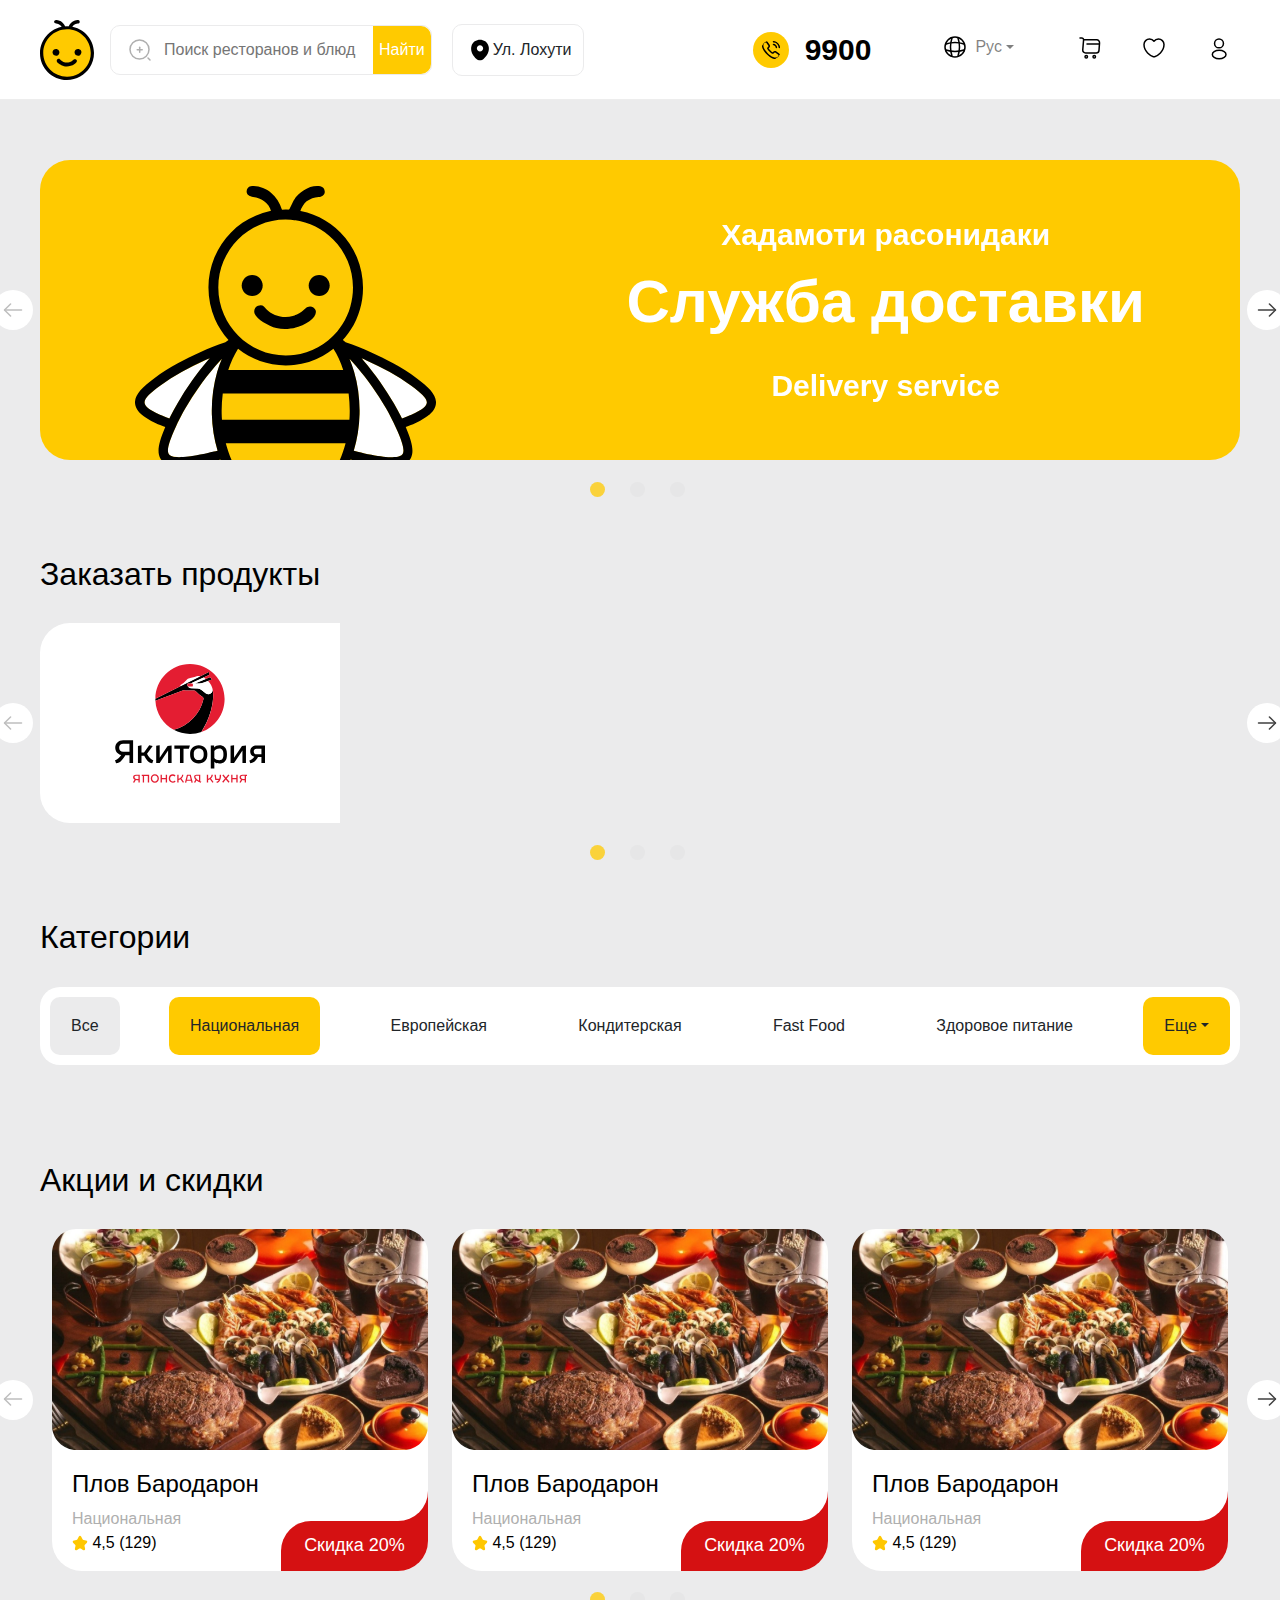
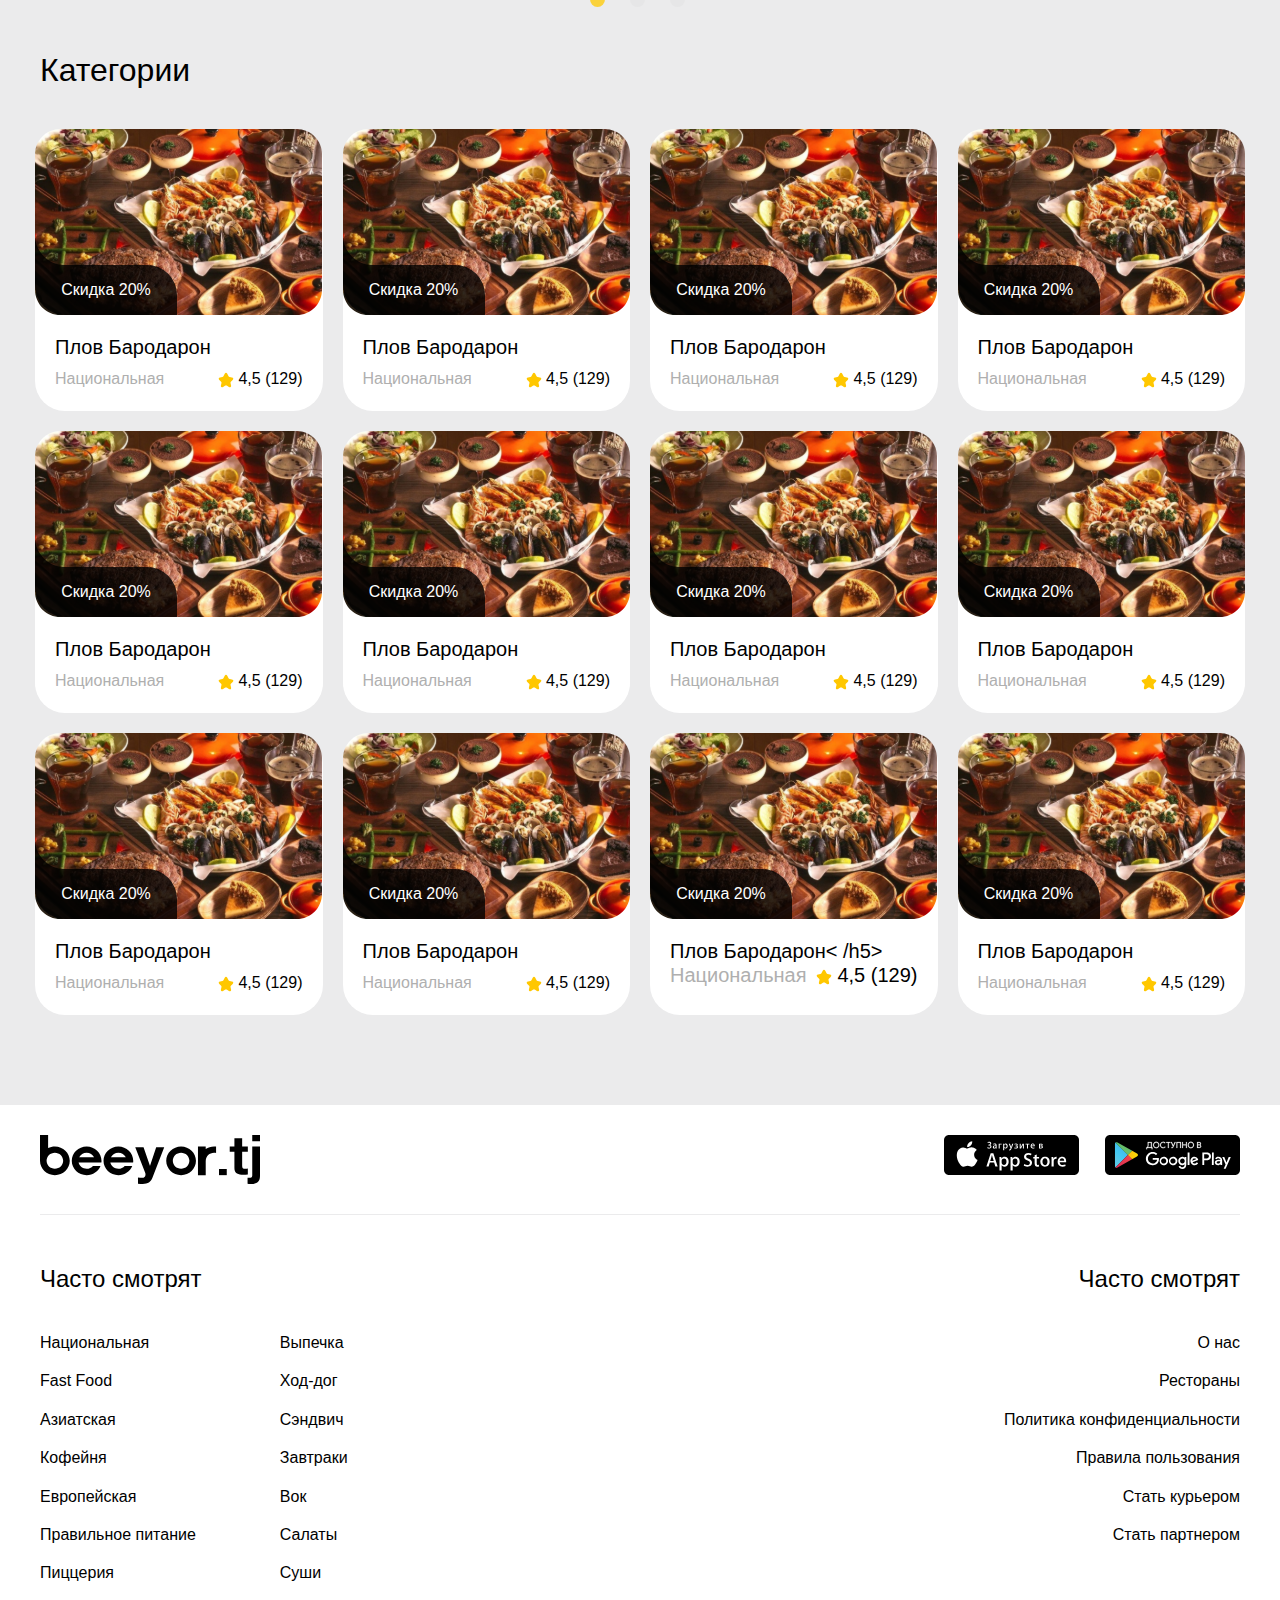
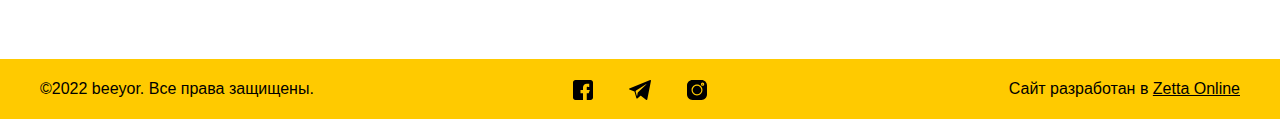
==== commit ba175d1b: "Carriers page mobile responsive done" ====
--- a/index.html
+++ b/index.html
@@ -60,7 +60,8 @@
                 </a>
               </li>
               <li class="nav-item mr-4">
-                <a class="nav-link" href="favourite.html" title="Профиль" data-target="#rateService" data-toggle="modal">
+                <a class="nav-link" href="favourite.html" title="Профиль" data-target="#rateService"
+                  data-toggle="modal">
                   <span class="nav-icon">
                     <img alt="favourite" src="img/heart.svg">
                   </span>
--- a/css/style.css
+++ b/css/style.css
@@ -42,7 +42,8 @@
 
 .es-main-nav {
   background-color: #fff;
-  height: 6.25rem
+  height: 6.25rem;
+  border-bottom: 1px solid #EDEDED;
 }
 
 .es-search-container {
@@ -513,10 +514,7 @@
 }
 
 .favourite-product-wrapper {
-  width: 100%;
-  max-width: 200px;
   padding: .625rem;
-  min-width: 150px;
 }
 
 .es-liked-img {
@@ -538,6 +536,10 @@
   border-radius: 1.25rem;
 }
 
+.favourite-img {
+  width: 100%;
+}
+
 .favourite-product-title {
   margin: 0.9375rem 0 1.625rem 0;
 }
@@ -568,7 +570,8 @@
 /* ============================= Confirmed Order Page ============================= */
 
 .confirmed-order-container {
-  width: 43.75rem;
+  max-width: 43.75rem;
+  width: 100%;
   height: 26.25rem;
   background-color: #fff;
   margin: 12.5rem auto 6.25rem;
@@ -586,6 +589,18 @@
   display: flex;
   justify-content: center;
   flex-direction: column;
+}
+
+.confirmed-order-content h4 {
+  margin-top: 1.5rem;
+}
+
+.confirmed-order-text {
+  font-size: 1.25rem;
+}
+
+.confirmed-order-id {
+  color: var(--main-color);
 }
 
 .confirmed-btns button {
@@ -1043,6 +1058,7 @@
   padding: 1rem 1.25rem 1rem 1.1rem;
   width: max-content;
   border-radius: .625rem;
+  margin-right: -.625rem;
 }
 
 .aside-nav-list {
@@ -1421,7 +1437,7 @@
   background-color: #fff;
 }
 
-.es-ptb-40 {
+.checkout-section-p {
   padding: 2rem .5rem;
   border-radius: 1.875rem;
 }
@@ -1724,6 +1740,8 @@
 .main-mobile-nav {
   display: none;
   background-color: #FFF;
+  border-bottom: 1px solid #EDEDED;
+
 }
 
 .main-mobile-nav-wrapper {
@@ -1749,6 +1767,7 @@
   display: flex;
   align-items: center;
   overflow-x: auto;
+  padding-top: 5px;
 }
 
 .mob-category-list {
@@ -1877,9 +1896,10 @@
   display: none;
 }
 
-.mob-previous-table{
+.mob-previous-table {
   display: none;
 }
+
 
 @keyframes animatebottom {
   from {
@@ -2297,6 +2317,10 @@
     margin-bottom: 1.875rem !important;
   }
 
+  .checkout-table-header {
+    margin-bottom: 0 !important;
+  }
+
   .checkout-table {
     display: none;
   }
@@ -2418,8 +2442,65 @@
     margin: -15px;
     padding: 0 1.25rem;
   }
-  .mob-previous-order{
+
+  .mob-previous-order {
     padding: 1.875rem;
     border-bottom: 1px solid var(--main-bg);
   }
+
+  .favourite-section {
+    margin-top: 6.125rem;
+  }
+
+  .favourities-pl {
+    padding: 0;
+    margin-left: -5px;
+    margin-bottom: .625rem;
+  }
+
+  .favourite-section h2 {
+    margin-bottom: 1.875rem;
+  }
+
+  .es-restorant-favourites .favourities-pl {
+    font-size: 1.25rem;
+  }
+
+  .es-sub-header {
+    margin-bottom: 1.25rem;
+  }
+
+  .checkout-section-p {
+    padding-top: 1.25rem;
+    padding-bottom: 1.25rem;
+  }
+
+  .confirmed-order-content .es-sub-header {
+    font-size: 1.25rem;
+  }
+
+  .confirmed-order-text {
+    font-size: 1.125rem;
+  }
+
+  .about-header {
+    padding-top: 1.875rem;
+  }
+
+  .es-info-text-content {
+    margin-bottom: 1.875rem;
+  }
+
+  .es-about-container {
+    margin-bottom: 3.125rem;
+  }
+
+  .mob-br {
+    display: block;
+  }
+
+  .submit-application {
+    margin-top: 0;
+    margin-bottom: 1.875rem;
+  }
 }